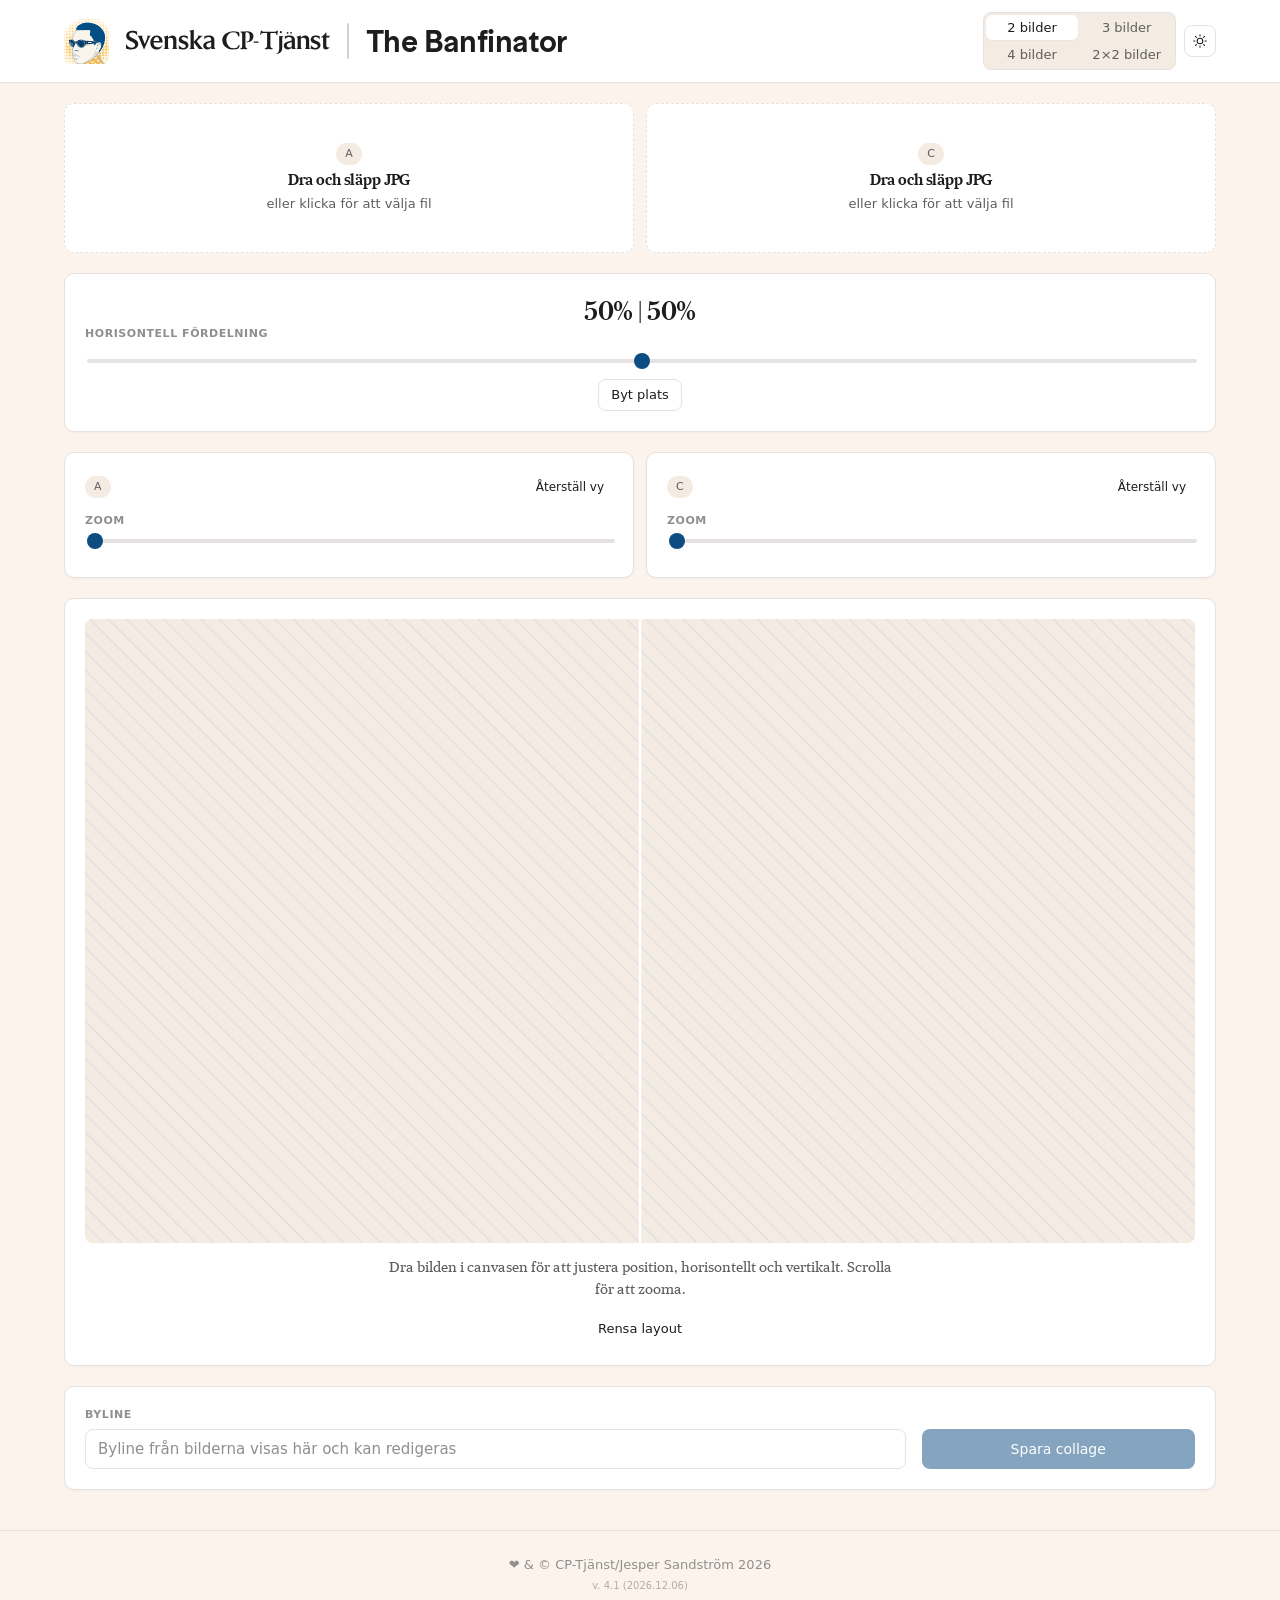
==== index.htm @ cc8eb32e "Header: mark on the lockup axis, 2x2 selector, version stamp to the footer Three fixes to the header" ====
<!DOCTYPE html>
<html lang="sv">
<head>
    <meta charset="UTF-8">
    <meta name="viewport" content="width=device-width, initial-scale=1.0">

    <title>Svenska CP-Tjänst | The Banfinator</title>
    <meta name="description" content="Svenska CP-Tjänst | The Banfinator – snabba collage i 16:9 med rätt byline.">

    <!-- Theme, applied before first paint so the page never flashes the wrong
         ground. Three states: light, dark, and system (no attribute). -->
    <script>
        (function () {
            try {
                var t = localStorage.getItem('lr.theme');
                if (t === 'light' || t === 'dark') {
                    document.documentElement.setAttribute('data-theme', t);
                }
            } catch (e) { /* private mode — fall back to the OS preference */ }
        })();
    </script>

    <meta name="theme-color" content="#FCF4EC" media="(prefers-color-scheme: light)">
    <meta name="theme-color" content="#031420" media="(prefers-color-scheme: dark)">

    <!-- Open Graph -->
    <meta property="og:title" content="Svenska CP-Tjänst | The Banfinator">
    <meta property="og:description" content="Snabba collage i 16:9 med rätt byline.">
    <meta property="og:image" content="https://thebanfinator.cptjanst.se/brand/og.png?v=4.1">
    <meta property="og:image:alt" content="Svenska CP-Tjänst | The Banfinator – collageverktyg">
    <meta property="og:url" content="https://thebanfinator.cptjanst.se/">
    <meta property="og:type" content="website">

    <!-- Twitter / X Card -->
    <meta name="twitter:card" content="summary_large_image">
    <meta name="twitter:title" content="Svenska CP-Tjänst | The Banfinator">
    <meta name="twitter:description" content="Snabba collage i 16:9 med rätt byline.">
    <meta name="twitter:image" content="https://thebanfinator.cptjanst.se/brand/og.png?v=4.1">

    <link rel="icon" type="image/svg+xml" href="brand/favicon.svg?v=4.1">
    <link rel="alternate icon" type="image/png" href="brand/favicon-32.png?v=4.1">
    <link rel="apple-touch-icon" href="brand/apple-touch-icon.png?v=4.1">

    <!-- The two faces above the fold. The rest load on demand. -->
    <link rel="preload" as="font" type="font/woff2" href="fonts/sueca-web-hd-semibold_c8feba36.woff2" crossorigin>
    <link rel="preload" as="font" type="font/woff2" href="fonts/SvDEsterBlenda-Bold_2775ffc4.woff2" crossorigin>

    <link rel="stylesheet" href="styles/brand.css?v=4.1">
    <link rel="stylesheet" href="styles/app.css?v=4.1">
</head>
<body>

    <header class="site-header">
        <div class="site-header__inner">
            <!-- The mark sits inside the lockup, not beside it, so it centres on
                 the wordmark's own axis rather than on the block around it. The
                 wordmark is inlined, not an <img>, so --logoColor resolves to
                 currentColor and the mark follows the theme (§3.4). -->
            <div class="lockup">
                <img class="brand-mark" src="brand/banfa-mark.svg?v=4.1" alt="" width="40" height="40">
                <svg class="wordmark" viewBox="0 0 242.4 32" role="img" aria-label="Svenska CP-Tjänst" fill="none"><g fill="var(--logoColor, #000)"><path d="M0 24.2856L0 19.0166H0.0302812C1.05984 21.0758 3.42178 23.468 6.783 23.468C9.26606 23.468 10.8102 22.1053 10.8102 20.1673C10.8102 18.4413 9.29612 17.3815 7.05553 16.2913L5.05697 15.3526C2.63447 14.1716 0.211969 12.809 0.211969 9.50834C0.211969 5.48093 3.72459 3.36124 7.69143 3.36124C9.53859 3.36124 11.8097 3.84574 13.1721 4.33024V9.02384H13.1421C11.9308 6.90415 10.0532 5.39009 7.4189 5.39009C5.42034 5.39009 3.72459 6.38937 3.72459 8.26681C3.72459 9.81115 5.23865 10.7499 7.2675 11.7189L9.26606 12.6879C11.9912 13.99 14.5047 15.5343 14.5047 18.7441C14.5047 23.3166 10.9315 25.4968 6.57103 25.4968C4.20909 25.4968 1.75631 24.982 0 24.2856Z"/><path d="M13.6567 9.32683V9.29655H20.1975V9.32683C19.1982 9.72049 18.7743 10.3564 19.4405 11.9613L22.2867 18.8957L25.2544 11.9007C25.9509 10.3564 25.4965 9.72049 24.6486 9.32683V9.29655L29.4635 9.29655V9.32683C28.8577 9.69021 28.1007 10.5986 27.3741 12.2641L21.4087 25.6179H21.3179L15.5645 12.2641C15.0194 10.9923 14.4441 9.78105 13.6567 9.32683Z"/><path d="M39.5469 15.2618C39.3955 12.3245 38.2446 10.659 36.2766 10.659C34.49 10.659 33.0363 12.2942 32.7032 15.2618L39.5469 15.2618ZM28.8879 17.4723C28.8879 12.597 31.9766 8.81185 36.4582 8.81185C40.9397 8.81185 43.6955 12.5667 43.3624 17.0483H32.6123C32.7639 21.3483 35.2165 22.8018 37.942 22.8018C40.3342 22.8018 41.8483 21.8025 43.1807 20.0765L43.2715 20.137C42.4236 23.1954 40.1221 25.5574 36.5188 25.5574C32.0372 25.5574 28.8879 22.4081 28.8879 17.4723Z"/><path d="M55.8984 22.2569V14.7774C55.8984 12.7788 55.1414 11.4465 52.8097 11.4465C51.5076 11.4465 50.4781 11.9612 49.8422 12.5971V22.2569C49.8422 23.892 50.6598 24.6794 51.326 24.9822V25.0125H44.543V24.9822C45.2697 24.6794 46.0267 23.892 46.0267 22.2569V12.9908C46.0267 11.3556 45.2697 10.5683 44.543 10.2655V10.2352L49.7818 8.90284V11.6281C50.8415 10.1141 52.7189 8.90284 54.9597 8.90284C58.109 8.90284 59.7139 11.1739 59.7139 13.869V22.2569C59.7139 23.8618 60.5012 24.6491 61.1976 24.9822V25.0125L54.4149 25.0125V24.9822C55.1414 24.6491 55.8984 23.8618 55.8984 22.2569Z"/><path d="M62.5598 24.5581V20.2279H62.5901C63.8619 22.287 65.588 23.6194 67.9499 23.6194C69.8273 23.6194 70.7358 22.6807 70.7358 21.53C70.7358 20.1068 69.5849 19.4708 67.8893 18.7441L66.6781 18.2596C63.8012 17.0483 62.469 15.9582 62.469 13.5054C62.469 10.6893 64.8612 8.75129 68.4041 8.75129C70.0696 8.75129 72.0377 9.23601 73.1278 9.62945V13.566H73.0977C71.7351 11.5979 70.1905 10.7198 68.4041 10.7198C66.9807 10.7198 65.7997 11.386 65.7997 12.5364C65.7997 13.566 66.8901 14.293 68.4947 14.9892L69.5849 15.4737C72.6738 16.8364 74.0364 17.8659 74.0364 20.561C74.0364 23.8616 71.0384 25.5574 67.8893 25.5574C65.9814 25.5574 64.0434 25.1032 62.5598 24.5581Z"/><path d="M80.35 16.7457V22.2569C80.35 23.892 81.1676 24.6794 81.8338 24.9822V25.0125H75.0508V24.9822C75.7775 24.6794 76.5346 23.892 76.5346 22.2569V6.02612C76.5346 4.39094 75.7775 3.60362 75.0508 3.30081V3.27053L80.35 1.93816V16.4126L84.6197 11.9007C85.7401 10.75 85.8006 9.90212 84.6197 9.32678V9.29649H91.009V9.32678C90.1006 9.84156 88.6773 10.962 86.7696 12.8697L83.8929 15.7161L88.8287 22.1055C89.9797 23.559 91.1301 24.7096 91.8872 24.9822V25.0125L86.4365 25.0125L80.35 16.7457Z"/><path d="M98.155 23.1349C99.2754 23.1349 100.275 22.7715 100.971 22.0145V16.5639L98.3668 17.412C96.0957 18.1385 95.1269 18.8955 95.1269 20.561C95.1269 22.0448 96.3079 23.1349 98.155 23.1349ZM101.062 22.9532C100.275 24.3764 98.6698 25.4363 96.5196 25.4363C93.8854 25.4363 91.584 23.9222 91.584 21.1363C91.584 17.6843 94.5515 16.5639 97.943 15.6859L100.971 14.8681V14.0505C100.971 11.9914 100.123 10.8107 97.7311 10.8107C95.46 10.8107 93.7642 12.2034 92.9164 13.324H92.8558V9.69004C94.2185 9.23604 96.5501 8.78182 98.2156 8.78182C102.727 8.78182 104.726 10.7198 104.726 13.6268V22.2567C104.726 23.8919 105.544 24.6792 106.21 24.9821V25.0123H101.062V22.9532Z"/><g transform="translate(112.6000 25.0000) scale(0.0320242 -0.0320242)"><path d="M663 621Q666 615 669.0 608.5Q672 602 674.0 594.5Q676 587 677.5 582.0Q679 577 679.5 567.5Q680 558 681.0 554.0Q682 550 682.0 538.5Q682 527 682.0 524.5Q682 522 682.0 508.5Q682 495 682 493Q682 466 664 467Q634 469 625 505Q599 570 591 577Q541 627 444 627Q337 627 267.0 542.5Q197 458 197 347Q197 220 268.5 124.5Q340 29 456 29Q502 29 535.0 37.0Q568 45 590.5 63.5Q613 82 624.5 97.5Q636 113 652 141Q663 161 677 161Q689 161 689 140Q689 117 673.5 80.5Q658 44 642 26Q639 21 588 2Q573 -4 519.5 -10.0Q466 -16 415 -16Q264 -16 154.5 84.5Q45 185 45 323Q45 467 165.0 565.5Q285 664 449 664Q506 664 613 640Q642 634 650 633Q657 633 663 621Z"/></g><g transform="translate(134.5731 25.0000) scale(0.0320242 -0.0320242)"><path d="M379 456Q379 542 348.0 583.5Q317 625 263 625Q219 625 219 586V113Q219 41 265 29Q278 26 283.5 22.0Q289 18 289 9Q289 -5 261 -5Q234 -5 210.5 -1.5Q187 2 171 2Q148 2 112.0 -1.5Q76 -5 51 -5Q23 -5 23 9Q23 18 28.5 22.0Q34 26 47 29Q74 36 85.5 52.0Q97 68 97 102V520Q97 566 88.5 588.5Q80 611 55 617Q31 623 31 639Q31 653 61 653Q89 653 113.5 652.5Q138 652 156 652Q177 652 214.5 655.0Q252 658 264 658Q375 658 445.5 610.0Q516 562 516 480Q516 380 458.5 314.5Q401 249 295 249Q275 249 263.0 255.5Q251 262 251 271Q251 284 263 284L274 282Q284 279 295 279Q379 279 379 456Z"/></g><rect x="151.338" y="16.0" width="5.7" height="1.6" rx="0.2"/><g transform="translate(158.1381 25.0000) scale(0.0320242 -0.0320242)"><path d="M406 104Q406 46 473 29Q486 26 491.5 22.0Q497 18 497 9Q497 -5 469 -5Q444 -5 407.0 -2.5Q370 0 350 0Q327 0 286.5 -2.5Q246 -5 221 -5Q193 -5 193 9Q193 18 198.5 22.0Q204 26 217 29Q284 46 284 104V553Q284 597 272 597H128Q83 597 71 564Q65 548 55.0 536.5Q45 525 37 525Q26 525 26 541Q26 549 30 563Q47 615 51 658Q52 668 56.0 675.0Q60 682 63.5 684.5Q67 687 69 687Q78 687 97.0 666.0Q116 645 135 645H578Q610 645 628 659Q631 662 637.5 667.5Q644 673 647.5 675.5Q651 678 655.5 681.5Q660 685 664.0 686.5Q668 688 672.0 688.0Q676 688 679.5 683.5Q683 679 683 671Q683 670 680.0 654.0Q677 638 673.0 609.0Q669 580 667 550Q665 515 645 515Q624 515 619 558Q617 574 614.5 580.5Q612 587 601.5 592.0Q591 597 569 597H445Q418 597 412.0 590.0Q406 583 406 554Z"/></g><path d="M181.577 9.35V24.05C181.577 27.55 180.727 29.38 178.277 30.65V30.72C179.477 30.75 180.677 30.55 181.577 30.05C183.477 29.00 185.177 27.15 185.177 23.95V12.15C185.177 10.85 185.877 10.05 186.577 9.75V9.72L181.577 9.35Z"/><circle cx="183.477" cy="4.95" r="1.25"/><g transform="translate(95.4429 0)"><path d="M98.155 23.1349C99.2754 23.1349 100.275 22.7715 100.971 22.0145V16.5639L98.3668 17.412C96.0957 18.1385 95.1269 18.8955 95.1269 20.561C95.1269 22.0448 96.3079 23.1349 98.155 23.1349ZM101.062 22.9532C100.275 24.3764 98.6698 25.4363 96.5196 25.4363C93.8854 25.4363 91.584 23.9222 91.584 21.1363C91.584 17.6843 94.5515 16.5639 97.943 15.6859L100.971 14.8681V14.0505C100.971 11.9914 100.123 10.8107 97.7311 10.8107C95.46 10.8107 93.7642 12.2034 92.9164 13.324H92.8558V9.69004C94.2185 9.23604 96.5501 8.78182 98.2156 8.78182C102.727 8.78182 104.726 10.7198 104.726 13.6268V22.2567C104.726 23.8919 105.544 24.6792 106.21 24.9821V25.0123H101.062V22.9532Z"/></g><circle cx="191.577" cy="5.65" r="1.05"/><circle cx="195.577" cy="5.65" r="1.05"/><g transform="translate(157.3839 0)"><path d="M55.8984 22.2569V14.7774C55.8984 12.7788 55.1414 11.4465 52.8097 11.4465C51.5076 11.4465 50.4781 11.9612 49.8422 12.5971V22.2569C49.8422 23.892 50.6598 24.6794 51.326 24.9822V25.0125H44.543V24.9822C45.2697 24.6794 46.0267 23.892 46.0267 22.2569V12.9908C46.0267 11.3556 45.2697 10.5683 44.543 10.2655V10.2352L49.7818 8.90284V11.6281C50.8415 10.1141 52.7189 8.90284 54.9597 8.90284C58.109 8.90284 59.7139 11.1739 59.7139 13.869V22.2569C59.7139 23.8618 60.5012 24.6491 61.1976 24.9822V25.0125L54.4149 25.0125V24.9822C55.1414 24.6491 55.8984 23.8618 55.8984 22.2569Z"/></g><g transform="translate(156.4579 0)"><path d="M62.5598 24.5581V20.2279H62.5901C63.8619 22.287 65.588 23.6194 67.9499 23.6194C69.8273 23.6194 70.7358 22.6807 70.7358 21.53C70.7358 20.1068 69.5849 19.4708 67.8893 18.7441L66.6781 18.2596C63.8012 17.0483 62.469 15.9582 62.469 13.5054C62.469 10.6893 64.8612 8.75129 68.4041 8.75129C70.0696 8.75129 72.0377 9.23601 73.1278 9.62945V13.566H73.0977C71.7351 11.5979 70.1905 10.7198 68.4041 10.7198C66.9807 10.7198 65.7997 11.386 65.7997 12.5364C65.7997 13.566 66.8901 14.293 68.4947 14.9892L69.5849 15.4737C72.6738 16.8364 74.0364 17.8659 74.0364 20.561C74.0364 23.8616 71.0384 25.5574 67.8893 25.5574C65.9814 25.5574 64.0434 25.1032 62.5598 24.5581Z"/></g><g transform="translate(-8.6421 0)"><path d="M242.264 21.6209V11.295H239.569V11.2041C241.113 10.1745 244.232 7.26755 245.988 4.69365H246.079V9.29639H250.076L249.471 11.295L246.079 11.295V20.5004C246.079 22.4082 246.745 23.0744 248.472 23.0744C249.017 23.0744 249.774 22.9532 250.228 22.7715V22.8321C249.319 24.225 247.442 25.406 245.534 25.406C243.415 25.406 242.264 24.3157 242.264 21.6209Z"/></g></g></svg>
                <span class="lockup__rule" aria-hidden="true"></span>
                <span class="lockup__product">The Banfinator</span>
            </div>

            <div class="header-actions">
                <div class="segmented" role="group" aria-label="Välj layout">
                    <button type="button" class="segmented__option is-active" data-layout-mode="two" aria-pressed="true">2 bilder</button>
                    <button type="button" class="segmented__option is-muted" data-layout-mode="three" aria-pressed="false">3 bilder</button>
                    <button type="button" class="segmented__option is-muted" data-layout-mode="four" aria-pressed="false">4 bilder</button>
                    <button type="button" class="segmented__option is-muted" data-layout-mode="quad" aria-pressed="false">2×2 bilder</button>
                </div>
                <button type="button" id="themeToggle" class="btn btn--outline btn--icon btn--sm" aria-label="Byt färgtema">
                    <svg viewBox="0 0 24 24" fill="none" stroke="currentColor" stroke-width="1.6" stroke-linecap="round" aria-hidden="true">
                        <circle cx="12" cy="12" r="4.2"/>
                        <path d="M12 2.5v2M12 19.5v2M2.5 12h2M19.5 12h2M5.2 5.2l1.4 1.4M17.4 17.4l1.4 1.4M18.8 5.2l-1.4 1.4M6.6 17.4l-1.4 1.4"/>
                    </svg>
                </button>
            </div>
        </div>
    </header>

    <main class="site-main shell">

        <!-- UPLOAD ZONES -->
        <section class="section" aria-label="Ladda upp bilder">
            <div class="zone-grid">
                <div class="drop-zone" data-side="left">
                    <span class="badge">A</span>
                    <span class="drop-zone__title">Dra och släpp JPG</span>
                    <span class="drop-zone__hint">eller klicka för att välja fil</span>
                    <span class="drop-zone__loaded badge badge--good">Bild laddad</span>
                    <input type="file" id="leftFileInput" accept="image/jpeg,image/jpg" hidden>
                </div>
                <div class="drop-zone" data-side="center">
                    <span class="badge">B</span>
                    <span class="drop-zone__title">Dra och släpp JPG</span>
                    <span class="drop-zone__hint">eller klicka för att välja fil</span>
                    <span class="drop-zone__loaded badge badge--good">Bild laddad</span>
                    <input type="file" id="centerFileInput" accept="image/jpeg,image/jpg" hidden>
                </div>
                <div class="drop-zone" data-side="right">
                    <span class="badge">C</span>
                    <span class="drop-zone__title">Dra och släpp JPG</span>
                    <span class="drop-zone__hint">eller klicka för att välja fil</span>
                    <span class="drop-zone__loaded badge badge--good">Bild laddad</span>
                    <input type="file" id="rightFileInput" accept="image/jpeg,image/jpg" hidden>
                </div>
                <div class="drop-zone" data-side="fourth">
                    <span class="badge">D</span>
                    <span class="drop-zone__title">Dra och släpp JPG</span>
                    <span class="drop-zone__hint">eller klicka för att välja fil</span>
                    <span class="drop-zone__loaded badge badge--good">Bild laddad</span>
                    <input type="file" id="fourthFileInput" accept="image/jpeg,image/jpg" hidden>
                </div>
            </div>
        </section>

        <!-- SPLIT CONTROLS -->
        <section class="card section" aria-label="Fördelning">
            <div class="card__body">
                <div id="splitReadout" class="split-readout" aria-live="polite">50% | 50%</div>

                <div class="control-row" data-layout-show="two">
                    <label class="label" for="splitSlider">Horisontell fördelning</label>
                    <input type="range" id="splitSlider" class="range" min="0" max="100" value="50" aria-label="Justera horisontell fördelning mellan vänster och höger bild">
                    <div class="center-actions">
                        <button type="button" id="swapButton" class="btn btn--outline btn--sm">Byt plats</button>
                    </div>
                </div>

                <!-- Divider positions. data-cut is "mode:axis:index" — which
                     layout the slider belongs to, which axis it cuts, and its
                     place along that axis. -->
                <div class="control-row" data-layout-show="three">
                    <label class="label">Balans tre bilder</label>
                    <div class="control-grid">
                        <input type="range" class="range" data-cut="three:v:0" min="10" max="80" value="33" aria-label="Justera första avdelaren">
                        <input type="range" class="range" data-cut="three:v:1" min="20" max="90" value="67" aria-label="Justera andra avdelaren">
                    </div>
                    <p class="description">A och C styrs av reglagen. B fyller utrymmet mellan dem.</p>
                </div>

                <div class="control-row" data-layout-show="four">
                    <label class="label">Balans fyra bilder</label>
                    <div class="control-grid">
                        <input type="range" class="range" data-cut="four:v:0" min="5" max="70" value="25" aria-label="Justera första avdelaren">
                        <input type="range" class="range" data-cut="four:v:1" min="15" max="85" value="50" aria-label="Justera andra avdelaren">
                        <input type="range" class="range" data-cut="four:v:2" min="30" max="95" value="75" aria-label="Justera tredje avdelaren">
                    </div>
                    <p class="description">Reglagen sätter de tre avdelarna. Bilderna fyller utrymmet mellan dem.</p>
                </div>

                <div class="control-row" data-layout-show="quad">
                    <label class="label">Balans 2×2</label>
                    <div class="control-grid">
                        <input type="range" class="range" data-cut="quad:v:0" min="15" max="85" value="50" aria-label="Justera lodrät avdelare">
                        <input type="range" class="range" data-cut="quad:h:0" min="15" max="85" value="50" aria-label="Justera vågrät avdelare">
                    </div>
                    <p class="description">Första reglaget flyttar den lodräta avdelaren, andra den vågräta. A och B ligger överst, C och D under.</p>
                </div>

                <div class="control-row" data-layout-show="three four quad">
                    <label class="label">Ordning</label>
                        <div class="shuffle-row" data-side="left">
                            <span class="badge" data-label-target="left">A</span>
                            <div class="shuffle-actions">
                                <button type="button" class="btn btn--outline btn--sm btn--icon" data-shift="left" aria-label="Flytta A bakåt">◀</button>
                                <button type="button" class="btn btn--outline btn--sm btn--icon" data-shift="right" aria-label="Flytta A framåt">▶</button>
                            </div>
                        </div>
                        <div class="shuffle-row" data-side="center">
                            <span class="badge" data-label-target="center">B</span>
                            <div class="shuffle-actions">
                                <button type="button" class="btn btn--outline btn--sm btn--icon" data-shift="left" aria-label="Flytta B bakåt">◀</button>
                                <button type="button" class="btn btn--outline btn--sm btn--icon" data-shift="right" aria-label="Flytta B framåt">▶</button>
                            </div>
                        </div>
                        <div class="shuffle-row" data-side="right">
                            <span class="badge" data-label-target="right">C</span>
                            <div class="shuffle-actions">
                                <button type="button" class="btn btn--outline btn--sm btn--icon" data-shift="left" aria-label="Flytta C bakåt">◀</button>
                                <button type="button" class="btn btn--outline btn--sm btn--icon" data-shift="right" aria-label="Flytta C framåt">▶</button>
                            </div>
                        </div>
                        <div class="shuffle-row" data-side="fourth">
                            <span class="badge" data-label-target="fourth">D</span>
                            <div class="shuffle-actions">
                                <button type="button" class="btn btn--outline btn--sm btn--icon" data-shift="left" aria-label="Flytta D bakåt">◀</button>
                                <button type="button" class="btn btn--outline btn--sm btn--icon" data-shift="right" aria-label="Flytta D framåt">▶</button>
                            </div>
                        </div>
                </div>
            </div>
        </section>

        <!-- TUNING (ZOOM) -->
        <section class="section" aria-label="Zoom och position">
            <div class="tune-grid">
                <div class="card" data-side="left">
                    <div class="card__body">
                        <div class="tune-card__head">
                            <span class="badge">A</span>
                            <button type="button" class="btn btn--ghost btn--xs" data-reset="left">Återställ vy</button>
                        </div>
                        <label class="label" for="leftZoom">Zoom</label>
                        <input type="range" id="leftZoom" class="range" min="1" max="3" step="0.01" value="1" aria-label="Zooma vänster bild">
                    </div>
                </div>
                <div class="card" data-side="center">
                    <div class="card__body">
                        <div class="tune-card__head">
                            <span class="badge">B</span>
                            <button type="button" class="btn btn--ghost btn--xs" data-reset="center">Återställ vy</button>
                        </div>
                        <label class="label" for="centerZoom">Zoom</label>
                        <input type="range" id="centerZoom" class="range" min="1" max="3" step="0.01" value="1" aria-label="Zooma mittenbild">
                    </div>
                </div>
                <div class="card" data-side="right">
                    <div class="card__body">
                        <div class="tune-card__head">
                            <span class="badge">C</span>
                            <button type="button" class="btn btn--ghost btn--xs" data-reset="right">Återställ vy</button>
                        </div>
                        <label class="label" for="rightZoom">Zoom</label>
                        <input type="range" id="rightZoom" class="range" min="1" max="3" step="0.01" value="1" aria-label="Zooma höger bild">
                    </div>
                </div>
                <div class="card" data-side="fourth">
                    <div class="card__body">
                        <div class="tune-card__head">
                            <span class="badge">D</span>
                            <button type="button" class="btn btn--ghost btn--xs" data-reset="fourth">Återställ vy</button>
                        </div>
                        <label class="label" for="fourthZoom">Zoom</label>
                        <input type="range" id="fourthZoom" class="range" min="1" max="3" step="0.01" value="1" aria-label="Zooma fjärde bilden">
                    </div>
                </div>
            </div>
        </section>

        <!-- CANVAS -->
        <section class="card section" aria-label="Förhandsvisning">
            <div class="card__body">
                <div class="canvas-frame">
                    <canvas id="imageCanvas" width="3840" height="2160" role="img" aria-label="Sammanfogad bild"></canvas>
                    <div class="label-overlay" aria-hidden="true"></div>
                </div>
                <p class="prose canvas-note">
                    Dra bilden i canvasen för att justera position, horisontellt och vertikalt. Scrolla för att zooma.
                </p>
                <div class="center-actions canvas-actions">
                    <button type="button" id="resetLayoutBtn" class="btn btn--ghost btn--sm">Rensa layout</button>
                </div>
            </div>
        </section>

        <!-- BYLINE + EXPORT -->
        <section class="card section" aria-label="Byline och export">
            <div class="card__body">
                <div class="export-grid">
                    <div>
                        <label class="label" for="bylineInput">Byline</label>
                        <input type="text" id="bylineInput" class="input input--lg field-input" placeholder="Byline från bilderna visas här och kan redigeras" autocomplete="off">
                        <div id="suffixInfo" class="info-text" role="status" aria-live="polite" hidden></div>
                    </div>
                    <div>
                        <button type="button" id="exportBtn" class="btn btn--lg btn--block" disabled>Spara collage</button>
                    </div>
                </div>
            </div>
        </section>

    </main>

    <footer class="site-footer">
        <p>❤️ &amp; © CP-Tjänst/Jesper Sandström 2026</p>
        <p class="footer-meta"><span class="version-stamp" id="versionStamp">v. 4.1</span></p>
    </footer>

    <script>
        // Footer stamp: version plus the page's own last-modified date, which on
        // a static host is the deploy date. No build step to keep in sync.
        (function () {
            var el = document.getElementById('versionStamp');
            if (!el) return;
            var d = new Date(document.lastModified);
            if (isNaN(d)) return; // no Last-Modified header — show the bare version
            var pad = function (n) { return String(n).padStart(2, '0'); };
            el.textContent = 'v. 4.1 (' + d.getFullYear() + '.' + pad(d.getMonth() + 1) + '.' + pad(d.getDate()) + ')';
        })();
    </script>

    <script>
        // §2.2 toggle order: light → dark → system, persisted under lr.theme.
        (function () {
            var root = document.documentElement;
            var btn = document.getElementById('themeToggle');
            if (!btn) return;

            var order = ['light', 'dark', 'system'];
            var labels = { light: 'Ljust tema', dark: 'Mörkt tema', system: 'Följer systemet' };

            function current() {
                var t = root.getAttribute('data-theme');
                return t === 'light' || t === 'dark' ? t : 'system';
            }

            function sync() {
                btn.setAttribute('title', labels[current()]);
                btn.setAttribute('aria-label', 'Färgtema: ' + labels[current()] + '. Klicka för att byta.');
            }

            btn.addEventListener('click', function () {
                var next = order[(order.indexOf(current()) + 1) % order.length];
                if (next === 'system') {
                    root.removeAttribute('data-theme');
                } else {
                    root.setAttribute('data-theme', next);
                }
                try { localStorage.setItem('lr.theme', next); } catch (e) { /* private mode */ }
                sync();
            });

            sync();
        })();
    </script>
    <script src="script.js?v=4.1"></script>
</body>
</html>
---- styles/brand.css ----
/* =============================================================================
   Svenska CP-Tjänst — design system
   Implements designsystem/brand-book.md §2–§5 as plain CSS.

   Two layers, and app.css may only touch the second one:
     1. Raw ramps      --blue-400, --brown-200 …   constants, same in both themes
     2. Semantic roles --color-text-primary …      redefined per theme

   A rule that writes var(--gray-600) has hard-coded a light-mode assumption.
   It must write var(--color-text-secondary).                            (§2.1)
   ========================================================================== */

/* ── §3.2 Fonts — self-hosted woff2, content-hashed, swap ─────────────────── */

/* SvD Ester Blenda — display. The brand lockup, nothing else. */
@font-face { font-family: 'SvD Ester Blenda'; src: url('../fonts/SvDEsterBlenda-Regular_4d499fd4.woff2') format('woff2'); font-weight: 400; font-display: swap; }
@font-face { font-family: 'SvD Ester Blenda'; src: url('../fonts/SvDEsterBlenda-Medium_ce71f11f.woff2')  format('woff2'); font-weight: 500; font-display: swap; }
@font-face { font-family: 'SvD Ester Blenda'; src: url('../fonts/SvDEsterBlenda-Bold_2775ffc4.woff2')    format('woff2'); font-weight: 700; font-display: swap; }

/* Sueca Hd — every heading, and every large number. */
@font-face { font-family: 'Sueca Hd'; src: url('../fonts/sueca-web-hd-light_30d82c42.woff2')    format('woff2'); font-weight: 300; font-display: swap; }
@font-face { font-family: 'Sueca Hd'; src: url('../fonts/sueca-web-hd-semibold_c8feba36.woff2') format('woff2'); font-weight: 600; font-display: swap; }
@font-face { font-family: 'Sueca Hd'; src: url('../fonts/sueca-web-hd-bold_af5dba33.woff2')     format('woff2'); font-weight: 700; font-display: swap; }

/* Sueca Tx — long-form prose. §3.1 flags this as declared-but-unused in
   lrstats and says to decide rather than inherit the ambiguity. Decided: it is
   applied here, via .prose, to the instructional copy. */
@font-face { font-family: 'Sueca Tx'; src: url('../fonts/sueca-text-regular_593d3599.woff2')        format('woff2'); font-weight: 400; font-display: swap; }
@font-face { font-family: 'Sueca Tx'; src: url('../fonts/sueca-text-regular-italic_51117951.woff2') format('woff2'); font-weight: 400; font-style: italic; font-display: swap; }
@font-face { font-family: 'Sueca Tx'; src: url('../fonts/sueca-text-extrabold_ae7fcb27.woff2')      format('woff2'); font-weight: 800; font-display: swap; }

/* ── §2.3 Raw ramps — constants, identical in both themes ─────────────────── */

:root {
  --blue-100: #ECF3FA;  --blue-200: #42C0F0;  --blue-300: #0098DA;  --blue-400: #0D4C80;
  --blue-500: #144166;  --blue-600: #00355F;  --blue-700: #0B2337;  --blue-800: #031420;
  --gray-100: #F7F6F5;  --gray-200: #EBEBEB;  --gray-300: #D9D9D9;  --gray-400: #C3C2C1;
  --gray-500: #918F8D;  --gray-600: #605E5D;  --gray-700: #2E2E2E;  --gray-800: #1D1D1B;
  --brown-100: #FCF4EC; --brown-200: #F4EBE2; --brown-300: #EEDECE; --brown-400: #E4CCB3;
  --brown-500: #8F6D62; --brown-600: #5C403C; --brown-700: #2A1E22; --brown-800: #0C090A;
  --green-300: #52C18C; --green-400: #27B16F; --green-500: #1F8E59; --green-600: #176A43;
  --orange-300: #F57238; --orange-500: #F25538; --orange-600: #923C0D;
  --red-400: #EE747B;   --red-500: #EA515A;   --red-600: #BB4148;   --red-700: #8C3136;
  --yellow-400: #FFE400; --yellow-500: #CCB600; --yellow-600: #998900;
  --purple-300: #AE98E8; --purple-400: #7557D8; --purple-500: #6148B5;
  --indigo-300: #97A2E8; --indigo-400: #556CD8; --indigo-500: #465AB6;
  --pink-400: #E83183;  --pink-500: #B7236D;
  --cyan-400: #4B9ACC;

  /* §3.1 Families */
  --font-display: 'SvD Ester Blenda', Georgia, serif;
  --font-head: 'Sueca Hd', Georgia, serif;
  --font-body: 'Sueca Tx', Georgia, serif;
  --font-ui: 'Inter', system-ui, -apple-system, 'Segoe UI', 'Helvetica Neue', Arial, sans-serif;
  --font-mono: ui-monospace, SFMono-Regular, Menlo, monospace;

  /* §4.1 Radius */
  --radius-sm: 6px;
  --radius-md: 8px;
  --radius-lg: 10px;

  /* §4.3 Elevation — deliberately flat, and these are all of them */
  --shadow-card: 0 1px 2px rgba(0, 0, 0, 0.04);
  --shadow-tooltip: 0 4px 6px -1px rgba(0, 0, 0, 0.1), 0 2px 4px -2px rgba(0, 0, 0, 0.1);
  --shadow-popover: 0 10px 15px -3px rgba(0, 0, 0, 0.1), 0 4px 6px -4px rgba(0, 0, 0, 0.1);
}

/* ── §2.2 The three theme scopes ──────────────────────────────────────────────
   Three states, not two: explicit light, explicit dark, and follow-the-OS
   (the default, which stamps no attribute). Hence three blocks, in this order.
   Every token gets its only unconditional definition in bare :root — a colour
   first defined inside a media query is undefined for half your users.
   ------------------------------------------------------------------------- */

:root {
  color-scheme: light;

  /* §2.4 Semantic roles — light. Note the inversion: background-secondary is
     the page ground and surface-raised is the card, so cards are lighter than
     the page. The relationship carries, not the absolute value. */
  --color-background-primary: #FFFFFF;
  --color-background-secondary: var(--brown-100);
  --color-background-tertiary: var(--brown-200);
  --color-surface-raised: #FFFFFF;
  --color-text-primary: var(--gray-800);
  --color-text-secondary: var(--gray-600);
  --color-text-muted: var(--gray-500);
  --color-border-primary: #E5E2E1;
  --color-border-secondary: #F2EFEE;
  --color-action: var(--blue-400);
  --color-action-hover: var(--blue-500);
  --color-action-text: #FFFFFF;
  --color-focus: var(--blue-300);
  --color-good: var(--green-500);
  --color-warning: var(--yellow-600);
  --color-critical: var(--red-600);
}

/* The OS default. The :not([data-theme='light']) guard is what lets an
   explicit light choice win on a dark-mode machine. */
@media (prefers-color-scheme: dark) {
  :root:not([data-theme='light']) {
    color-scheme: dark;
    --color-background-primary: var(--blue-800);
    --color-background-secondary: var(--blue-700);
    --color-background-tertiary: #12314B;
    --color-surface-raised: var(--blue-700);
    --color-text-primary: #FFFFFF;
    --color-text-secondary: #B9C7D4;
    --color-text-muted: #8A9BAB;
    --color-border-primary: rgba(255, 255, 255, 0.16);
    --color-border-secondary: rgba(255, 255, 255, 0.09);
    --color-action: var(--blue-300);
    --color-action-hover: var(--blue-200);
    --color-action-text: var(--blue-800);
    --color-focus: var(--blue-200);
    --color-good: var(--green-400);
    --color-warning: var(--yellow-500);
    --color-critical: var(--red-500);
  }
}

/* Duplicated on purpose. It is the only way an explicit choice beats the OS in
   both directions with plain CSS. Keep in sync with the block above or dark
   mode silently rots. */
:root[data-theme='dark'] {
  color-scheme: dark;
  --color-background-primary: var(--blue-800);
  --color-background-secondary: var(--blue-700);
  --color-background-tertiary: #12314B;
  --color-surface-raised: var(--blue-700);
  --color-text-primary: #FFFFFF;
  --color-text-secondary: #B9C7D4;
  --color-text-muted: #8A9BAB;
  --color-border-primary: rgba(255, 255, 255, 0.16);
  --color-border-secondary: rgba(255, 255, 255, 0.09);
  --color-action: var(--blue-300);
  --color-action-hover: var(--blue-200);
  --color-action-text: var(--blue-800);
  --color-focus: var(--blue-200);
  --color-good: var(--green-400);
  --color-warning: var(--yellow-500);
  --color-critical: var(--red-500);
}

/* ── §2.5 Global base rules ───────────────────────────────────────────────── */

*,
*::before,
*::after {
  box-sizing: border-box;
  border-color: var(--color-border-primary); /* so a bare `border` works */
}

html {
  -webkit-text-size-adjust: 100%;
}

body {
  margin: 0;
  background: var(--color-background-secondary);
  color: var(--color-text-primary);
  font-family: var(--font-ui);
  font-size: 14px;
  line-height: 1.5;
  font-feature-settings: 'tnum' 0; /* proportional by default; opt in below */
  -webkit-font-smoothing: antialiased;
  -moz-osx-font-smoothing: grayscale;
}

.tabular { font-variant-numeric: tabular-nums; } /* §6.1 — opt in */

:focus-visible {
  outline: 2px solid var(--color-focus);
  outline-offset: 2px;
}

::selection {
  background: var(--blue-200);
  color: var(--blue-800);
}

img, svg, canvas { display: block; max-width: 100%; }

/* ── §3.3 Type scale ──────────────────────────────────────────────────────────
   Sizes are literal pixel values because the scale is typographic, not modular.
   Negative tracking scales with size: -0.02em at 24px and up, -0.01em at 15px,
   none below. Serif display type set loose looks accidental.
   ------------------------------------------------------------------------- */

h1, h2, h3, h4 {
  font-family: var(--font-head);
  margin: 0;
  font-weight: 600;
}

h1 {
  font-size: 24px;
  letter-spacing: -0.02em;
  line-height: 1.2;
}

h2 {
  font-size: 18px;
  letter-spacing: -0.01em;
  line-height: 1.25;
}

h3 {
  font-size: 15px;
  line-height: 1.25;
  letter-spacing: -0.01em;
}

/* The system's signature: a serif at large size, tight tracking, tabular
   figures. Numbers are set in font-head, never in the UI sans. That single
   choice is why this reads like a newspaper rather than an admin panel. */
.hero-number {
  font-family: var(--font-head);
  font-variant-numeric: tabular-nums;
  font-size: 26px;
  font-weight: 600;
  line-height: 1;
  letter-spacing: -0.02em;
}

.prose {
  font-family: var(--font-body);
  font-size: 14px;
  line-height: 1.55;
  color: var(--color-text-secondary);
  max-width: 65ch;
}

.label {
  display: block;
  font-size: 11px;
  font-weight: 600;
  text-transform: uppercase;
  letter-spacing: 0.05em;
  color: var(--color-text-muted);
}

.description {
  font-size: 13px;
  line-height: 1.4;
  color: var(--color-text-secondary);
}

.version-stamp {
  font-size: 10px;
  color: var(--color-text-muted);
  opacity: 0.7;
}

/* ── §3.4 Marks ───────────────────────────────────────────────────────────────
   The wordmark is inlined in the markup, not loaded as <img>, so --logoColor
   resolves to currentColor and the mark is ink on light and white on dark with
   one file and no filters. The square Banfa mark keeps its own colours baked
   in and so is used as an <img> — it must not follow the text colour.
   ------------------------------------------------------------------------- */

.wordmark {
  --logoColor: currentColor;
  height: 0.9em;
  width: auto;
  flex: none;
  fill: currentColor;
}

/* The brand lockup: mark, wordmark, a 2px rounded rule at 20% opacity, then the
   product name in the display serif. Every dimension is in em off one clamp, so
   it scales as a unit — and the mark being *inside* the flex row is what puts it
   on the wordmark's centre axis instead of the block's. */
.lockup {
  display: flex;
  align-items: center;
  gap: 0.56em;
  font-size: clamp(17px, 4.4vw, 30px);
  color: var(--color-text-primary);
  min-width: 0;
}

.lockup__rule {
  width: 2px;
  height: 1.23em;
  border-radius: 999px;
  background: currentColor;
  opacity: 0.2;
  flex: none;
}

.lockup__product {
  font-family: var(--font-display);
  font-weight: 700;
  letter-spacing: -0.02em;
  white-space: nowrap;
}

/* ── §5.1 Button ──────────────────────────────────────────────────────────── */

.btn {
  display: inline-flex;
  align-items: center;
  justify-content: center;
  gap: 8px;
  white-space: nowrap;
  height: 36px;
  padding: 0 16px;
  border: 1px solid transparent;
  border-radius: var(--radius-md);
  font-family: var(--font-ui);
  font-size: 14px;
  font-weight: 500;
  cursor: pointer;
  background: var(--color-action);
  color: var(--color-action-text);
  transition: background-color 0.15s ease, border-color 0.15s ease, color 0.15s ease;
}

.btn:hover:not(:disabled) { background: var(--color-action-hover); }
.btn:disabled { opacity: 0.5; cursor: not-allowed; }
.btn svg { width: 16px; height: 16px; flex: none; }

.btn--outline {
  background: var(--color-surface-raised);
  border-color: var(--color-border-primary);
  color: var(--color-text-primary);
}
.btn--outline:hover:not(:disabled) { background: var(--color-background-tertiary); }

.btn--ghost {
  background: transparent;
  color: var(--color-text-primary);
}
.btn--ghost:hover:not(:disabled) { background: var(--color-background-tertiary); }

.btn--subtle {
  background: var(--color-background-tertiary);
  color: var(--color-text-primary);
}
.btn--subtle:hover:not(:disabled) { background: var(--color-border-primary); }

.btn--destructive {
  background: var(--color-critical);
  color: #FFFFFF;
}
.btn--destructive:hover:not(:disabled) { background: var(--color-critical); opacity: 0.9; }

.btn--sm { height: 32px; padding: 0 12px; font-size: 13px; }
.btn--xs { height: 28px; padding: 0 8px; font-size: 12px; border-radius: var(--radius-sm); }
.btn--lg { height: 40px; padding: 0 24px; }
.btn--icon { height: 36px; width: 36px; padding: 0; }
.btn--icon.btn--sm { height: 32px; width: 32px; }
.btn--block { width: 100%; }

/* ── §5.2 Card ────────────────────────────────────────────────────────────── */

.card {
  border: 1px solid var(--color-border-primary);
  border-radius: var(--radius-lg);
  background: var(--color-surface-raised);
  box-shadow: var(--shadow-card);
}

.card__body { padding: 20px; }               /* §4.2 p-5 */
.card__header { padding: 20px 20px 12px; }   /* p-5 pb-3 */
.card__content { padding: 0 20px 20px; }     /* p-5 pt-0 */

/* ── §5.3 Badge ───────────────────────────────────────────────────────────── */

.badge {
  display: inline-flex;
  align-items: center;
  gap: 6px;
  border: 1px solid transparent;
  border-radius: 999px;
  padding: 2px 8px;
  font-size: 11px;
  font-weight: 500;
  line-height: 16px;
  background: var(--color-background-tertiary);
  color: var(--color-text-secondary);
}

.badge--outline {
  background: transparent;
  border-color: var(--color-border-primary);
  color: var(--color-text-secondary);
}

/* Status tints. §2.4: status colours never appear without a word beside them —
   colour alone is not a state. */
.badge--good     { background: color-mix(in srgb, var(--color-good) 12%, transparent);     color: var(--color-good); }
.badge--warning  { background: color-mix(in srgb, var(--color-warning) 14%, transparent);  color: var(--color-warning); }
.badge--critical { background: color-mix(in srgb, var(--color-critical) 12%, transparent); color: var(--color-critical); }

/* ── Form controls ────────────────────────────────────────────────────────── */

.input {
  width: 100%;
  height: 36px;
  padding: 0 12px;
  border: 1px solid var(--color-border-primary);
  border-radius: var(--radius-md);
  background: var(--color-background-primary);
  color: var(--color-text-primary);
  font-family: var(--font-ui);
  font-size: 14px;
  transition: border-color 0.15s ease;
}

.input:hover { border-color: var(--color-text-muted); }
.input::placeholder { color: var(--color-text-muted); }
.input--lg { height: 40px; font-size: 15px; }

/* Range. Styled from scratch because the native control ignores the token
   system, and the thumb is the one place this design allows a filled circle. */
.range {
  -webkit-appearance: none;
  appearance: none;
  width: 100%;
  height: 20px;
  background: transparent;
  cursor: pointer;
}

.range::-webkit-slider-runnable-track {
  height: 4px;
  border-radius: 999px;
  background: var(--color-border-primary);
}

.range::-webkit-slider-thumb {
  -webkit-appearance: none;
  appearance: none;
  width: 16px;
  height: 16px;
  margin-top: -6px;
  border: none;
  border-radius: 999px;
  background: var(--color-action);
}

.range::-moz-range-track {
  height: 4px;
  border-radius: 999px;
  background: var(--color-border-primary);
}

.range::-moz-range-thumb {
  width: 16px;
  height: 16px;
  border: none;
  border-radius: 999px;
  background: var(--color-action);
}

.range:hover::-webkit-slider-thumb { background: var(--color-action-hover); }
.range:hover::-moz-range-thumb { background: var(--color-action-hover); }

/* ── §4.4 Layout shell ────────────────────────────────────────────────────────
   Banfinator is a single-page tool, so the sidebar and filter bar of the
   dashboard shell do not apply. The header, the max-width and the z-ladder do.

   z-ladder — a fixed ladder, do not improvise within it:
     20 filter bar · 30 backdrop, desktop sidebar · 40 header · 50 overlays
   ------------------------------------------------------------------------- */

.shell {
  max-width: 1200px;
  margin: 0 auto;
}

.site-header {
  position: sticky;
  top: 0;
  z-index: 40;
  border-bottom: 1px solid var(--color-border-primary);
  background: var(--color-background-primary);
}

.site-header__inner {
  max-width: 1200px;
  margin: 0 auto;
  padding: 12px 16px;
  display: flex;
  align-items: center;
  gap: 10px 16px;
  flex-wrap: wrap;
}

.site-main {
  padding: 20px 16px;
}

.site-footer {
  border-top: 1px solid var(--color-border-primary);
  padding: 24px 16px;
  text-align: center;
  color: var(--color-text-muted);
  font-size: 13px;
}

@media (min-width: 640px) {
  .site-header__inner { padding: 12px 24px; }
  .site-main { padding: 20px 24px; }
}

/* §4.2 Section → section */
.section { margin-bottom: 20px; }

/* ── §4.5 Motion — almost none, and all of it fast ────────────────────────── */

@keyframes fade-in {
  from { opacity: 0; transform: translateY(2px); }
  to { opacity: 1; transform: none; }
}

.fade-in { animation: fade-in 0.18s ease-out; }

@media (prefers-reduced-motion: reduce) {
  *, *::before, *::after {
    animation-duration: 0.01ms !important;
    animation-iteration-count: 1 !important;
    transition-duration: 0.01ms !important;
  }
}

/* ── Utilities ────────────────────────────────────────────────────────────── */

.visually-hidden {
  position: absolute;
  width: 1px;
  height: 1px;
  padding: 0;
  margin: -1px;
  overflow: hidden;
  clip-path: inset(50%);
  white-space: nowrap;
}
---- styles/app.css ----
/* =============================================================================
   The Banfinator — app-specific styling
   Depends on styles/brand.css. Only semantic tokens (--color-*) below the
   ramps layer — never a raw ramp, per brand-book §2.1.

   The class names here are a contract with script.js. Do not rename without
   changing it: .drop-zone, .dragover, .canvas-frame, .label-overlay,
   .is-visible, .label-badge, .shuffle-row, .is-active, .is-muted, and
   body.layout-{two,three,four,quad}.
   ========================================================================== */

/* ── Layout mode visibility ───────────────────────────────────────────────────
   With four layouts, per-mode classes stopped scaling. script.js now sets the
   `hidden` attribute instead, which leaves a *shown* element with no display
   declaration from the layout system at all — a `display: block` override would
   silently un-centre .drop-zone, which is a flex column.
   ------------------------------------------------------------------------- */

[hidden] { display: none !important; }

/* ── Header ───────────────────────────────────────────────────────────────── */

/* Sized in em off the lockup's own clamp so the mark scales with the wordmark
   rather than drifting out of proportion at small widths. */
.brand-mark {
  width: 1.5em;
  height: 1.5em;
  flex: none;
  border-radius: var(--radius-sm);
}

/* All-or-nothing. Above the breakpoint the controls sit right-aligned on the
   lockup's row; below it they take a full row of their own, left-aligned. The
   segmented control is a fixed 2x2 grid, so it can no longer wrap a button or
   two under the lockup on its own — which is what used to happen around 920px. */
.header-actions {
  margin-left: auto;
  display: flex;
  align-items: center;
  gap: 8px;
}

@media (max-width: 899px) {
  .header-actions {
    margin-left: 0;
    width: 100%;
    justify-content: flex-start;
  }
}

/* Segmented control for 2 / 3 images. A single bordered track with the active
   segment filled — flat, per §4.3, no shadow doing the hierarchy. */
/* Always a 2x2 grid, at every width. Equal columns so the four labels line up
   into a block rather than a ragged row. */
.segmented {
  display: grid;
  grid-template-columns: repeat(2, 1fr);
  padding: 2px;
  gap: 2px;
  border: 1px solid var(--color-border-primary);
  border-radius: var(--radius-md);
  background: var(--color-background-tertiary);
}

.segmented__option {
  appearance: none;
  white-space: nowrap;
  border: 0;
  background: transparent;
  color: var(--color-text-secondary);
  font-family: var(--font-ui);
  font-size: 13px;
  font-weight: 500;
  padding: 5px 12px;
  border-radius: var(--radius-sm);
  cursor: pointer;
  transition: background-color 0.15s ease, color 0.15s ease;
}

.segmented__option:hover { color: var(--color-text-primary); }

.segmented__option.is-active {
  background: var(--color-surface-raised);
  color: var(--color-text-primary);
  box-shadow: var(--shadow-card);
}

/* .is-muted is set by script.js on the inactive segment; the segmented control
   already reads as unselected, so it needs no extra dimming. */
.segmented__option.is-muted { opacity: 1; }

/* ── Drop zones ───────────────────────────────────────────────────────────── */

.zone-grid {
  display: grid;
  grid-template-columns: 1fr;
  gap: 12px;
}

@media (min-width: 768px) {
  .zone-grid,
  body.layout-quad .zone-grid { grid-template-columns: repeat(2, 1fr); }
  body.layout-three .zone-grid { grid-template-columns: repeat(3, 1fr); }
  body.layout-four .zone-grid { grid-template-columns: repeat(4, 1fr); }
}

.drop-zone {
  display: flex;
  flex-direction: column;
  align-items: center;
  justify-content: center;
  gap: 6px;
  min-height: 150px;
  padding: 20px;
  text-align: center;
  border: 1px dashed var(--color-border-primary);
  border-radius: var(--radius-lg);
  background: var(--color-surface-raised);
  cursor: pointer;
  transition: border-color 0.15s ease, background-color 0.15s ease;
}

.drop-zone:hover {
  border-color: var(--color-action);
  background: var(--color-background-tertiary);
}

/* Drag feedback. A ring rather than a glow — depth is not a design element
   here (§4.3), so the state reads through colour and a hard 2px ring. */
.drop-zone.dragover {
  border-style: solid;
  border-color: var(--color-action);
  background: var(--color-background-tertiary);
  box-shadow: 0 0 0 2px var(--color-focus);
}

.drop-zone__title {
  font-family: var(--font-head);
  font-size: 15px;
  font-weight: 600;
  letter-spacing: -0.01em;
  line-height: 1.25;
  color: var(--color-text-primary);
}

.drop-zone__hint {
  font-size: 13px;
  line-height: 1.4;
  color: var(--color-text-secondary);
}

/* ── Split readout ────────────────────────────────────────────────────────── */

.split-readout {
  font-family: var(--font-head);
  font-variant-numeric: tabular-nums;
  font-size: 26px;
  font-weight: 600;
  line-height: 1;
  letter-spacing: -0.02em;
  text-align: center;
  color: var(--color-text-primary);
  padding: 4px 0 2px;
}

/* ── Control rows ─────────────────────────────────────────────────────────── */

.control-row {
  display: flex;
  flex-direction: column;
  gap: 6px;
}

.control-row + .control-row {
  margin-top: 16px;
  border-top: 1px solid var(--color-border-secondary);
  padding-top: 14px; /* §4.2 divider above a field group */
}

.control-grid {
  display: grid;
  grid-template-columns: 1fr;
  gap: 12px;
}

@media (min-width: 768px) {
  .control-grid { grid-template-columns: repeat(auto-fit, minmax(180px, 1fr)); }
}

.center-actions {
  display: flex;
  justify-content: center;
  gap: 8px;
  flex-wrap: wrap;
}

/* ── Shuffle rows (three-image ordering) ──────────────────────────────────── */

.shuffle-row {
  display: grid;
  grid-template-columns: auto 1fr;
  align-items: center;
  gap: 12px;
  padding: 8px 12px;
  border: 1px solid var(--color-border-primary);
  border-radius: var(--radius-md);
  background: var(--color-background-secondary);
}

.shuffle-row + .shuffle-row { margin-top: 8px; }

.shuffle-actions {
  display: flex;
  gap: 8px;
  justify-content: flex-end;
}

/* ── Tuning cards ─────────────────────────────────────────────────────────── */

.tune-grid {
  display: grid;
  grid-template-columns: 1fr;
  gap: 12px;
}

@media (min-width: 768px) {
  .tune-grid,
  body.layout-quad .tune-grid { grid-template-columns: repeat(2, 1fr); }
  body.layout-three .tune-grid { grid-template-columns: repeat(3, 1fr); }
  body.layout-four .tune-grid { grid-template-columns: repeat(4, 1fr); }
}

.tune-card__head {
  display: flex;
  align-items: center;
  justify-content: space-between;
  gap: 8px;
  margin-bottom: 12px;
}

/* ── Canvas ───────────────────────────────────────────────────────────────── */

.canvas-frame {
  position: relative;
  border-radius: var(--radius-md);
  transition: box-shadow 0.15s ease;
}

/* The target region is outlined on the canvas itself by drawDropTarget(), which
   works for any grid; the frame only says "you are over the canvas". */
.canvas-frame.dragover { box-shadow: 0 0 0 2px var(--color-focus); }

#imageCanvas {
  width: 100%;
  height: auto;
  border-radius: var(--radius-md);
  background: var(--color-background-tertiary);
  cursor: grab;
}

#imageCanvas:active { cursor: grabbing; }

/* ── Label overlay (A / B / C markers over the canvas) ────────────────────── */

.label-overlay {
  position: absolute;
  inset: 0;
  pointer-events: none;
  display: none;
}

.label-overlay.is-visible { display: block; }

.label-badge {
  position: absolute;
  width: 28px;
  height: 28px;
  border-radius: 999px;
  display: flex;
  align-items: center;
  justify-content: center;
  transform: translateX(-50%);
  background: var(--color-action);
  color: var(--color-action-text);
  border: 1px solid var(--color-surface-raised);
  font-family: var(--font-head);
  font-size: 14px;
  font-weight: 600;
}

/* ── Export row ───────────────────────────────────────────────────────────── */

.export-grid {
  display: grid;
  grid-template-columns: 1fr;
  gap: 16px;
  align-items: end;
}

@media (min-width: 1024px) {
  .export-grid { grid-template-columns: 3fr 1fr; }
}

/* ── Byline suffix notice ─────────────────────────────────────────────────────
   §2.4: a status colour never appears alone. The marker is a ::before rather
   than a child element because script.js writes this box with textContent,
   which would delete any markup inside it.
   ------------------------------------------------------------------------- */

.info-text {
  display: flex;
  align-items: flex-start;
  gap: 6px;
  margin-top: 8px;
  font-size: 13px;
  line-height: 1.4;
  color: var(--color-warning);
}

.info-text::before {
  content: '!';
  flex: none;
  width: 16px;
  height: 16px;
  margin-top: 1px;
  border: 1px solid currentColor;
  border-radius: 999px;
  font-family: var(--font-head);
  font-size: 11px;
  font-weight: 700;
  line-height: 14px;
  text-align: center;
}

.info-text[hidden] { display: none; }

/* ── Canvas caption + trailing actions ────────────────────────────────────── */

.canvas-note {
  margin: 14px auto 0;
  text-align: center;
}

.canvas-actions { margin-top: 12px; }

.field-input { margin-top: 6px; }

.site-footer p { margin: 0; }

/* A filled slot must not look like an empty one. script.js sets .loaded on the
   zone; before v4 nothing styled it, so the two states were indistinguishable.
   §2.4: the status colour carries a word, never colour alone. */

.drop-zone__loaded { display: none; }

.drop-zone.loaded {
  border-style: solid;
  border-color: var(--color-good);
  background: var(--color-background-tertiary);
}

.drop-zone.loaded .drop-zone__hint { display: none; }
.drop-zone.loaded .drop-zone__loaded { display: inline-flex; }


/* ── Footer version stamp ─────────────────────────────────────────────────── */

.footer-meta {
  margin: 6px 0 0;
}
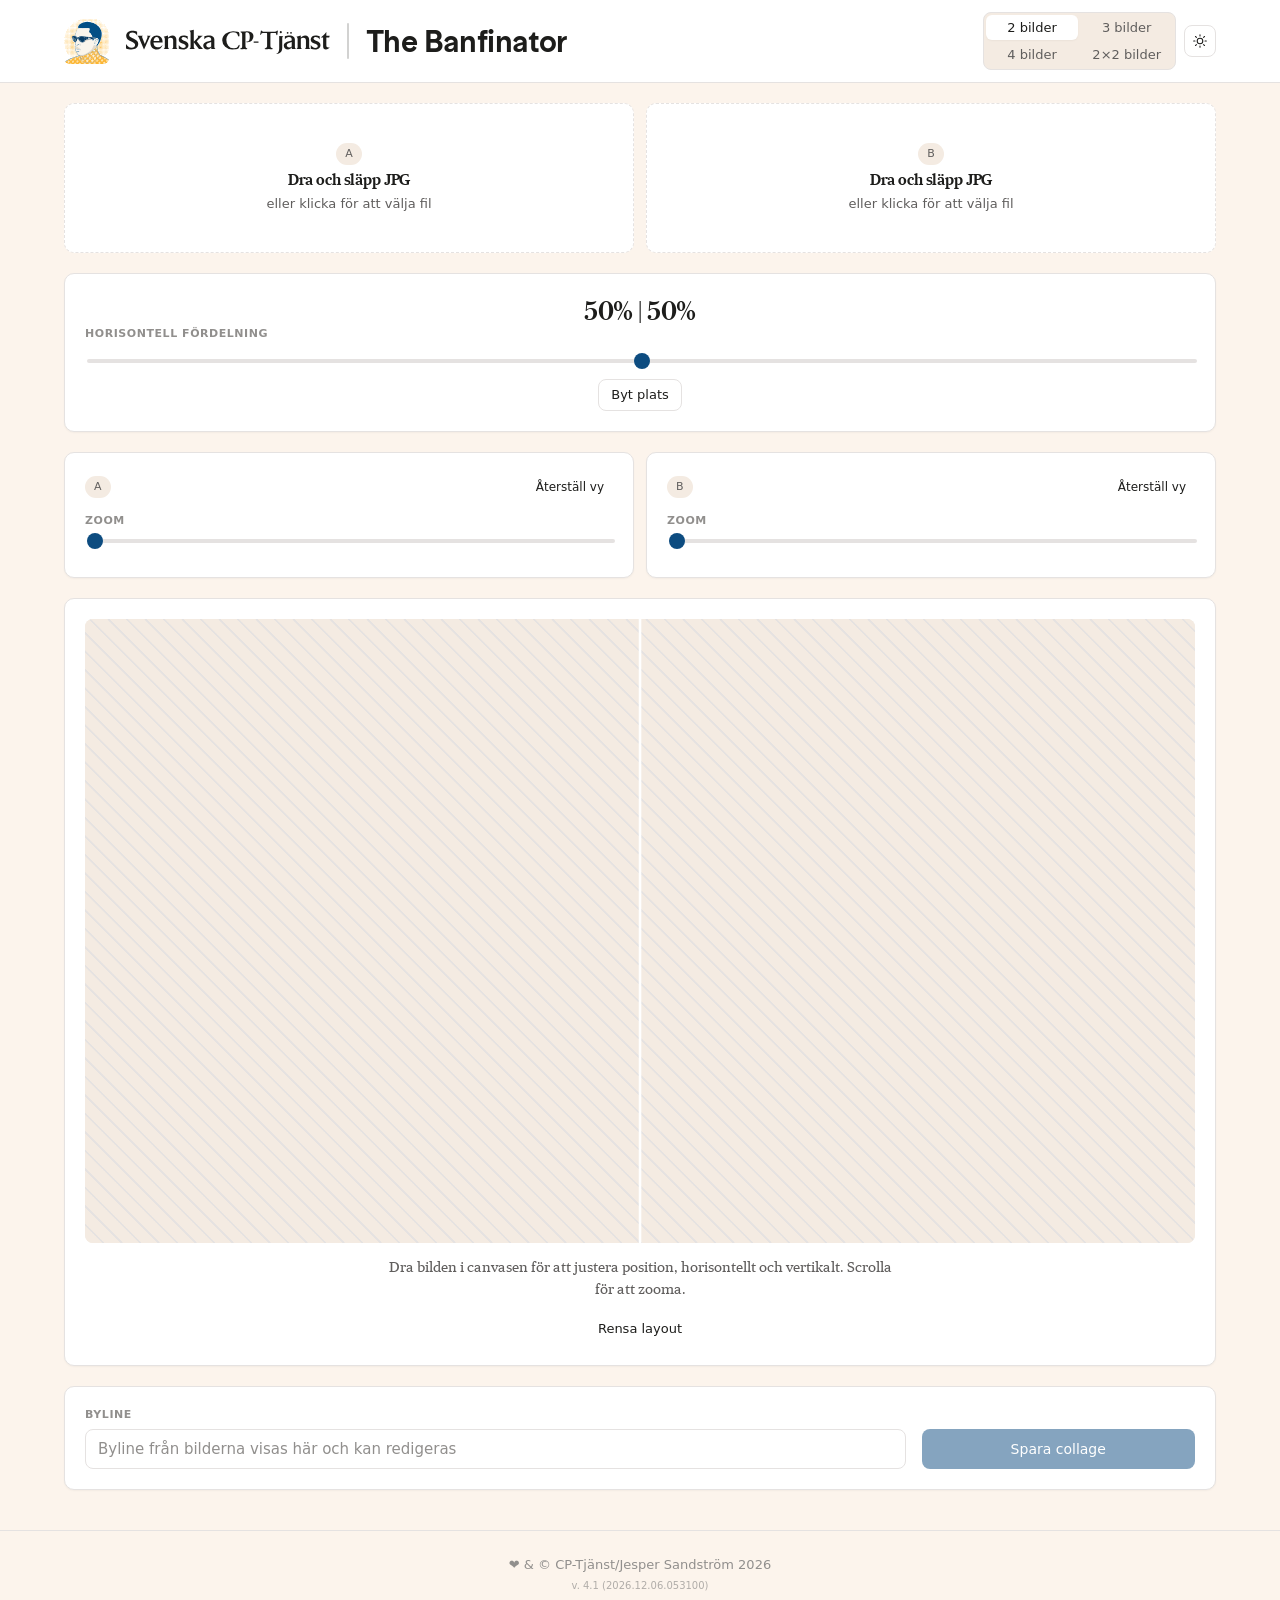
==== commit c05bab2e: "Fix stale-asset caching, slot letters, mark crop; add seconds to the stamp Four fixes.  The layout s" ====
--- a/index.htm
+++ b/index.htm
@@ -37,16 +37,16 @@
     <meta name="twitter:description" content="Snabba collage i 16:9 med rätt byline.">
     <meta name="twitter:image" content="https://thebanfinator.cptjanst.se/brand/og.png?v=4.1">
 
-    <link rel="icon" type="image/svg+xml" href="brand/favicon.svg?v=4.1">
-    <link rel="alternate icon" type="image/png" href="brand/favicon-32.png?v=4.1">
-    <link rel="apple-touch-icon" href="brand/apple-touch-icon.png?v=4.1">
+    <link rel="icon" type="image/svg+xml" href="brand/favicon.svg?v=1321fb8c">
+    <link rel="alternate icon" type="image/png" href="brand/favicon-32.png?v=4e309825">
+    <link rel="apple-touch-icon" href="brand/apple-touch-icon.png?v=37df1722">
 
     <!-- The two faces above the fold. The rest load on demand. -->
     <link rel="preload" as="font" type="font/woff2" href="fonts/sueca-web-hd-semibold_c8feba36.woff2" crossorigin>
     <link rel="preload" as="font" type="font/woff2" href="fonts/SvDEsterBlenda-Bold_2775ffc4.woff2" crossorigin>
 
-    <link rel="stylesheet" href="styles/brand.css?v=4.1">
-    <link rel="stylesheet" href="styles/app.css?v=4.1">
+    <link rel="stylesheet" href="styles/brand.css?v=2f060107">
+    <link rel="stylesheet" href="styles/app.css?v=f909f688">
 </head>
 <body>
 
@@ -57,7 +57,7 @@
                  wordmark is inlined, not an <img>, so --logoColor resolves to
                  currentColor and the mark follows the theme (§3.4). -->
             <div class="lockup">
-                <img class="brand-mark" src="brand/banfa-mark.svg?v=4.1" alt="" width="40" height="40">
+                <img class="brand-mark" src="brand/banfa-mark.svg?v=1321fb8c" alt="" width="40" height="40">
                 <svg class="wordmark" viewBox="0 0 242.4 32" role="img" aria-label="Svenska CP-Tjänst" fill="none"><g fill="var(--logoColor, #000)"><path d="M0 24.2856L0 19.0166H0.0302812C1.05984 21.0758 3.42178 23.468 6.783 23.468C9.26606 23.468 10.8102 22.1053 10.8102 20.1673C10.8102 18.4413 9.29612 17.3815 7.05553 16.2913L5.05697 15.3526C2.63447 14.1716 0.211969 12.809 0.211969 9.50834C0.211969 5.48093 3.72459 3.36124 7.69143 3.36124C9.53859 3.36124 11.8097 3.84574 13.1721 4.33024V9.02384H13.1421C11.9308 6.90415 10.0532 5.39009 7.4189 5.39009C5.42034 5.39009 3.72459 6.38937 3.72459 8.26681C3.72459 9.81115 5.23865 10.7499 7.2675 11.7189L9.26606 12.6879C11.9912 13.99 14.5047 15.5343 14.5047 18.7441C14.5047 23.3166 10.9315 25.4968 6.57103 25.4968C4.20909 25.4968 1.75631 24.982 0 24.2856Z"/><path d="M13.6567 9.32683V9.29655H20.1975V9.32683C19.1982 9.72049 18.7743 10.3564 19.4405 11.9613L22.2867 18.8957L25.2544 11.9007C25.9509 10.3564 25.4965 9.72049 24.6486 9.32683V9.29655L29.4635 9.29655V9.32683C28.8577 9.69021 28.1007 10.5986 27.3741 12.2641L21.4087 25.6179H21.3179L15.5645 12.2641C15.0194 10.9923 14.4441 9.78105 13.6567 9.32683Z"/><path d="M39.5469 15.2618C39.3955 12.3245 38.2446 10.659 36.2766 10.659C34.49 10.659 33.0363 12.2942 32.7032 15.2618L39.5469 15.2618ZM28.8879 17.4723C28.8879 12.597 31.9766 8.81185 36.4582 8.81185C40.9397 8.81185 43.6955 12.5667 43.3624 17.0483H32.6123C32.7639 21.3483 35.2165 22.8018 37.942 22.8018C40.3342 22.8018 41.8483 21.8025 43.1807 20.0765L43.2715 20.137C42.4236 23.1954 40.1221 25.5574 36.5188 25.5574C32.0372 25.5574 28.8879 22.4081 28.8879 17.4723Z"/><path d="M55.8984 22.2569V14.7774C55.8984 12.7788 55.1414 11.4465 52.8097 11.4465C51.5076 11.4465 50.4781 11.9612 49.8422 12.5971V22.2569C49.8422 23.892 50.6598 24.6794 51.326 24.9822V25.0125H44.543V24.9822C45.2697 24.6794 46.0267 23.892 46.0267 22.2569V12.9908C46.0267 11.3556 45.2697 10.5683 44.543 10.2655V10.2352L49.7818 8.90284V11.6281C50.8415 10.1141 52.7189 8.90284 54.9597 8.90284C58.109 8.90284 59.7139 11.1739 59.7139 13.869V22.2569C59.7139 23.8618 60.5012 24.6491 61.1976 24.9822V25.0125L54.4149 25.0125V24.9822C55.1414 24.6491 55.8984 23.8618 55.8984 22.2569Z"/><path d="M62.5598 24.5581V20.2279H62.5901C63.8619 22.287 65.588 23.6194 67.9499 23.6194C69.8273 23.6194 70.7358 22.6807 70.7358 21.53C70.7358 20.1068 69.5849 19.4708 67.8893 18.7441L66.6781 18.2596C63.8012 17.0483 62.469 15.9582 62.469 13.5054C62.469 10.6893 64.8612 8.75129 68.4041 8.75129C70.0696 8.75129 72.0377 9.23601 73.1278 9.62945V13.566H73.0977C71.7351 11.5979 70.1905 10.7198 68.4041 10.7198C66.9807 10.7198 65.7997 11.386 65.7997 12.5364C65.7997 13.566 66.8901 14.293 68.4947 14.9892L69.5849 15.4737C72.6738 16.8364 74.0364 17.8659 74.0364 20.561C74.0364 23.8616 71.0384 25.5574 67.8893 25.5574C65.9814 25.5574 64.0434 25.1032 62.5598 24.5581Z"/><path d="M80.35 16.7457V22.2569C80.35 23.892 81.1676 24.6794 81.8338 24.9822V25.0125H75.0508V24.9822C75.7775 24.6794 76.5346 23.892 76.5346 22.2569V6.02612C76.5346 4.39094 75.7775 3.60362 75.0508 3.30081V3.27053L80.35 1.93816V16.4126L84.6197 11.9007C85.7401 10.75 85.8006 9.90212 84.6197 9.32678V9.29649H91.009V9.32678C90.1006 9.84156 88.6773 10.962 86.7696 12.8697L83.8929 15.7161L88.8287 22.1055C89.9797 23.559 91.1301 24.7096 91.8872 24.9822V25.0125L86.4365 25.0125L80.35 16.7457Z"/><path d="M98.155 23.1349C99.2754 23.1349 100.275 22.7715 100.971 22.0145V16.5639L98.3668 17.412C96.0957 18.1385 95.1269 18.8955 95.1269 20.561C95.1269 22.0448 96.3079 23.1349 98.155 23.1349ZM101.062 22.9532C100.275 24.3764 98.6698 25.4363 96.5196 25.4363C93.8854 25.4363 91.584 23.9222 91.584 21.1363C91.584 17.6843 94.5515 16.5639 97.943 15.6859L100.971 14.8681V14.0505C100.971 11.9914 100.123 10.8107 97.7311 10.8107C95.46 10.8107 93.7642 12.2034 92.9164 13.324H92.8558V9.69004C94.2185 9.23604 96.5501 8.78182 98.2156 8.78182C102.727 8.78182 104.726 10.7198 104.726 13.6268V22.2567C104.726 23.8919 105.544 24.6792 106.21 24.9821V25.0123H101.062V22.9532Z"/><g transform="translate(112.6000 25.0000) scale(0.0320242 -0.0320242)"><path d="M663 621Q666 615 669.0 608.5Q672 602 674.0 594.5Q676 587 677.5 582.0Q679 577 679.5 567.5Q680 558 681.0 554.0Q682 550 682.0 538.5Q682 527 682.0 524.5Q682 522 682.0 508.5Q682 495 682 493Q682 466 664 467Q634 469 625 505Q599 570 591 577Q541 627 444 627Q337 627 267.0 542.5Q197 458 197 347Q197 220 268.5 124.5Q340 29 456 29Q502 29 535.0 37.0Q568 45 590.5 63.5Q613 82 624.5 97.5Q636 113 652 141Q663 161 677 161Q689 161 689 140Q689 117 673.5 80.5Q658 44 642 26Q639 21 588 2Q573 -4 519.5 -10.0Q466 -16 415 -16Q264 -16 154.5 84.5Q45 185 45 323Q45 467 165.0 565.5Q285 664 449 664Q506 664 613 640Q642 634 650 633Q657 633 663 621Z"/></g><g transform="translate(134.5731 25.0000) scale(0.0320242 -0.0320242)"><path d="M379 456Q379 542 348.0 583.5Q317 625 263 625Q219 625 219 586V113Q219 41 265 29Q278 26 283.5 22.0Q289 18 289 9Q289 -5 261 -5Q234 -5 210.5 -1.5Q187 2 171 2Q148 2 112.0 -1.5Q76 -5 51 -5Q23 -5 23 9Q23 18 28.5 22.0Q34 26 47 29Q74 36 85.5 52.0Q97 68 97 102V520Q97 566 88.5 588.5Q80 611 55 617Q31 623 31 639Q31 653 61 653Q89 653 113.5 652.5Q138 652 156 652Q177 652 214.5 655.0Q252 658 264 658Q375 658 445.5 610.0Q516 562 516 480Q516 380 458.5 314.5Q401 249 295 249Q275 249 263.0 255.5Q251 262 251 271Q251 284 263 284L274 282Q284 279 295 279Q379 279 379 456Z"/></g><rect x="151.338" y="16.0" width="5.7" height="1.6" rx="0.2"/><g transform="translate(158.1381 25.0000) scale(0.0320242 -0.0320242)"><path d="M406 104Q406 46 473 29Q486 26 491.5 22.0Q497 18 497 9Q497 -5 469 -5Q444 -5 407.0 -2.5Q370 0 350 0Q327 0 286.5 -2.5Q246 -5 221 -5Q193 -5 193 9Q193 18 198.5 22.0Q204 26 217 29Q284 46 284 104V553Q284 597 272 597H128Q83 597 71 564Q65 548 55.0 536.5Q45 525 37 525Q26 525 26 541Q26 549 30 563Q47 615 51 658Q52 668 56.0 675.0Q60 682 63.5 684.5Q67 687 69 687Q78 687 97.0 666.0Q116 645 135 645H578Q610 645 628 659Q631 662 637.5 667.5Q644 673 647.5 675.5Q651 678 655.5 681.5Q660 685 664.0 686.5Q668 688 672.0 688.0Q676 688 679.5 683.5Q683 679 683 671Q683 670 680.0 654.0Q677 638 673.0 609.0Q669 580 667 550Q665 515 645 515Q624 515 619 558Q617 574 614.5 580.5Q612 587 601.5 592.0Q591 597 569 597H445Q418 597 412.0 590.0Q406 583 406 554Z"/></g><path d="M181.577 9.35V24.05C181.577 27.55 180.727 29.38 178.277 30.65V30.72C179.477 30.75 180.677 30.55 181.577 30.05C183.477 29.00 185.177 27.15 185.177 23.95V12.15C185.177 10.85 185.877 10.05 186.577 9.75V9.72L181.577 9.35Z"/><circle cx="183.477" cy="4.95" r="1.25"/><g transform="translate(95.4429 0)"><path d="M98.155 23.1349C99.2754 23.1349 100.275 22.7715 100.971 22.0145V16.5639L98.3668 17.412C96.0957 18.1385 95.1269 18.8955 95.1269 20.561C95.1269 22.0448 96.3079 23.1349 98.155 23.1349ZM101.062 22.9532C100.275 24.3764 98.6698 25.4363 96.5196 25.4363C93.8854 25.4363 91.584 23.9222 91.584 21.1363C91.584 17.6843 94.5515 16.5639 97.943 15.6859L100.971 14.8681V14.0505C100.971 11.9914 100.123 10.8107 97.7311 10.8107C95.46 10.8107 93.7642 12.2034 92.9164 13.324H92.8558V9.69004C94.2185 9.23604 96.5501 8.78182 98.2156 8.78182C102.727 8.78182 104.726 10.7198 104.726 13.6268V22.2567C104.726 23.8919 105.544 24.6792 106.21 24.9821V25.0123H101.062V22.9532Z"/></g><circle cx="191.577" cy="5.65" r="1.05"/><circle cx="195.577" cy="5.65" r="1.05"/><g transform="translate(157.3839 0)"><path d="M55.8984 22.2569V14.7774C55.8984 12.7788 55.1414 11.4465 52.8097 11.4465C51.5076 11.4465 50.4781 11.9612 49.8422 12.5971V22.2569C49.8422 23.892 50.6598 24.6794 51.326 24.9822V25.0125H44.543V24.9822C45.2697 24.6794 46.0267 23.892 46.0267 22.2569V12.9908C46.0267 11.3556 45.2697 10.5683 44.543 10.2655V10.2352L49.7818 8.90284V11.6281C50.8415 10.1141 52.7189 8.90284 54.9597 8.90284C58.109 8.90284 59.7139 11.1739 59.7139 13.869V22.2569C59.7139 23.8618 60.5012 24.6491 61.1976 24.9822V25.0125L54.4149 25.0125V24.9822C55.1414 24.6491 55.8984 23.8618 55.8984 22.2569Z"/></g><g transform="translate(156.4579 0)"><path d="M62.5598 24.5581V20.2279H62.5901C63.8619 22.287 65.588 23.6194 67.9499 23.6194C69.8273 23.6194 70.7358 22.6807 70.7358 21.53C70.7358 20.1068 69.5849 19.4708 67.8893 18.7441L66.6781 18.2596C63.8012 17.0483 62.469 15.9582 62.469 13.5054C62.469 10.6893 64.8612 8.75129 68.4041 8.75129C70.0696 8.75129 72.0377 9.23601 73.1278 9.62945V13.566H73.0977C71.7351 11.5979 70.1905 10.7198 68.4041 10.7198C66.9807 10.7198 65.7997 11.386 65.7997 12.5364C65.7997 13.566 66.8901 14.293 68.4947 14.9892L69.5849 15.4737C72.6738 16.8364 74.0364 17.8659 74.0364 20.561C74.0364 23.8616 71.0384 25.5574 67.8893 25.5574C65.9814 25.5574 64.0434 25.1032 62.5598 24.5581Z"/></g><g transform="translate(-8.6421 0)"><path d="M242.264 21.6209V11.295H239.569V11.2041C241.113 10.1745 244.232 7.26755 245.988 4.69365H246.079V9.29639H250.076L249.471 11.295L246.079 11.295V20.5004C246.079 22.4082 246.745 23.0744 248.472 23.0744C249.017 23.0744 249.774 22.9532 250.228 22.7715V22.8321C249.319 24.225 247.442 25.406 245.534 25.406C243.415 25.406 242.264 24.3157 242.264 21.6209Z"/></g></g></svg>
                 <span class="lockup__rule" aria-hidden="true"></span>
                 <span class="lockup__product">The Banfinator</span>
@@ -86,28 +86,28 @@
         <section class="section" aria-label="Ladda upp bilder">
             <div class="zone-grid">
                 <div class="drop-zone" data-side="left">
-                    <span class="badge">A</span>
+                    <span class="badge" data-label-target="left">A</span>
                     <span class="drop-zone__title">Dra och släpp JPG</span>
                     <span class="drop-zone__hint">eller klicka för att välja fil</span>
                     <span class="drop-zone__loaded badge badge--good">Bild laddad</span>
                     <input type="file" id="leftFileInput" accept="image/jpeg,image/jpg" hidden>
                 </div>
                 <div class="drop-zone" data-side="center">
-                    <span class="badge">B</span>
+                    <span class="badge" data-label-target="center">B</span>
                     <span class="drop-zone__title">Dra och släpp JPG</span>
                     <span class="drop-zone__hint">eller klicka för att välja fil</span>
                     <span class="drop-zone__loaded badge badge--good">Bild laddad</span>
                     <input type="file" id="centerFileInput" accept="image/jpeg,image/jpg" hidden>
                 </div>
                 <div class="drop-zone" data-side="right">
-                    <span class="badge">C</span>
+                    <span class="badge" data-label-target="right">C</span>
                     <span class="drop-zone__title">Dra och släpp JPG</span>
                     <span class="drop-zone__hint">eller klicka för att välja fil</span>
                     <span class="drop-zone__loaded badge badge--good">Bild laddad</span>
                     <input type="file" id="rightFileInput" accept="image/jpeg,image/jpg" hidden>
                 </div>
                 <div class="drop-zone" data-side="fourth">
-                    <span class="badge">D</span>
+                    <span class="badge" data-label-target="fourth">D</span>
                     <span class="drop-zone__title">Dra och släpp JPG</span>
                     <span class="drop-zone__hint">eller klicka för att välja fil</span>
                     <span class="drop-zone__loaded badge badge--good">Bild laddad</span>
@@ -200,7 +200,7 @@
                 <div class="card" data-side="left">
                     <div class="card__body">
                         <div class="tune-card__head">
-                            <span class="badge">A</span>
+                            <span class="badge" data-label-target="left">A</span>
                             <button type="button" class="btn btn--ghost btn--xs" data-reset="left">Återställ vy</button>
                         </div>
                         <label class="label" for="leftZoom">Zoom</label>
@@ -210,7 +210,7 @@
                 <div class="card" data-side="center">
                     <div class="card__body">
                         <div class="tune-card__head">
-                            <span class="badge">B</span>
+                            <span class="badge" data-label-target="center">B</span>
                             <button type="button" class="btn btn--ghost btn--xs" data-reset="center">Återställ vy</button>
                         </div>
                         <label class="label" for="centerZoom">Zoom</label>
@@ -220,7 +220,7 @@
                 <div class="card" data-side="right">
                     <div class="card__body">
                         <div class="tune-card__head">
-                            <span class="badge">C</span>
+                            <span class="badge" data-label-target="right">C</span>
                             <button type="button" class="btn btn--ghost btn--xs" data-reset="right">Återställ vy</button>
                         </div>
                         <label class="label" for="rightZoom">Zoom</label>
@@ -230,7 +230,7 @@
                 <div class="card" data-side="fourth">
                     <div class="card__body">
                         <div class="tune-card__head">
-                            <span class="badge">D</span>
+                            <span class="badge" data-label-target="fourth">D</span>
                             <button type="button" class="btn btn--ghost btn--xs" data-reset="fourth">Återställ vy</button>
                         </div>
                         <label class="label" for="fourthZoom">Zoom</label>
@@ -288,7 +288,9 @@
             var d = new Date(document.lastModified);
             if (isNaN(d)) return; // no Last-Modified header — show the bare version
             var pad = function (n) { return String(n).padStart(2, '0'); };
-            el.textContent = 'v. 4.1 (' + d.getFullYear() + '.' + pad(d.getMonth() + 1) + '.' + pad(d.getDate()) + ')';
+            var stamp = d.getFullYear() + '.' + pad(d.getMonth() + 1) + '.' + pad(d.getDate())
+                + '.' + pad(d.getHours()) + pad(d.getMinutes()) + pad(d.getSeconds());
+            el.textContent = 'v. 4.1 (' + stamp + ')';
         })();
     </script>
 
@@ -326,6 +328,6 @@
             sync();
         })();
     </script>
-    <script src="script.js?v=4.1"></script>
+    <script src="script.js?v=14d48d86"></script>
 </body>
 </html>
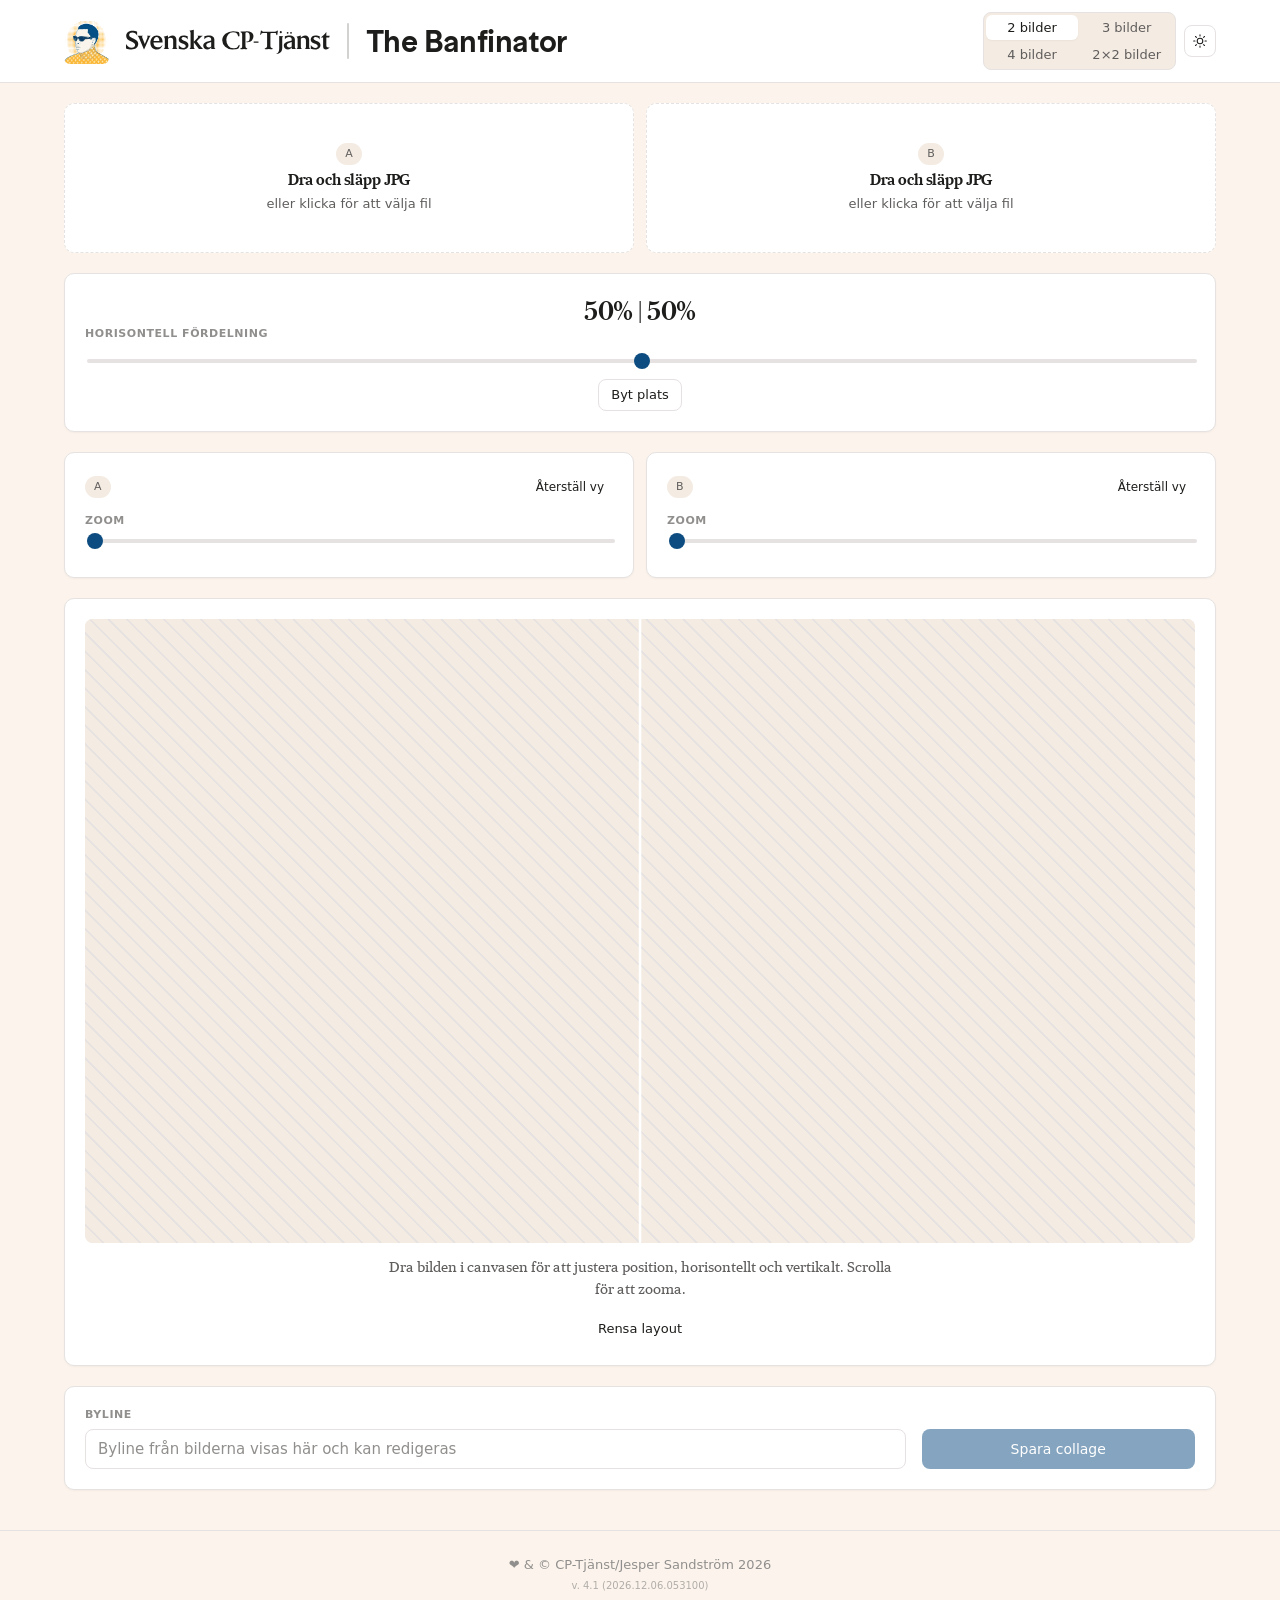
==== commit 8bee34de: "Rebuild the order picker; widen the mark so the halo is uncropped The reorder control was three or f" ====
--- a/index.htm
+++ b/index.htm
@@ -36,17 +36,15 @@
     <meta name="twitter:title" content="Svenska CP-Tjänst | The Banfinator">
     <meta name="twitter:description" content="Snabba collage i 16:9 med rätt byline.">
     <meta name="twitter:image" content="https://thebanfinator.cptjanst.se/brand/og.png?v=4.1">
-
-    <link rel="icon" type="image/svg+xml" href="brand/favicon.svg?v=1321fb8c">
-    <link rel="alternate icon" type="image/png" href="brand/favicon-32.png?v=4e309825">
-    <link rel="apple-touch-icon" href="brand/apple-touch-icon.png?v=37df1722">
+    <link rel="icon" type="image/png" href="brand/favicon-32.png?v=7107d5e8">
+    <link rel="apple-touch-icon" href="brand/apple-touch-icon.png?v=db1d21ab">
 
     <!-- The two faces above the fold. The rest load on demand. -->
     <link rel="preload" as="font" type="font/woff2" href="fonts/sueca-web-hd-semibold_c8feba36.woff2" crossorigin>
     <link rel="preload" as="font" type="font/woff2" href="fonts/SvDEsterBlenda-Bold_2775ffc4.woff2" crossorigin>
 
     <link rel="stylesheet" href="styles/brand.css?v=2f060107">
-    <link rel="stylesheet" href="styles/app.css?v=f909f688">
+    <link rel="stylesheet" href="styles/app.css?v=e88ff8bb">
 </head>
 <body>
 
@@ -57,7 +55,7 @@
                  wordmark is inlined, not an <img>, so --logoColor resolves to
                  currentColor and the mark follows the theme (§3.4). -->
             <div class="lockup">
-                <img class="brand-mark" src="brand/banfa-mark.svg?v=1321fb8c" alt="" width="40" height="40">
+                <img class="brand-mark" src="brand/banfa-mark.webp?v=8e3a1913" alt="" width="40" height="40">
                 <svg class="wordmark" viewBox="0 0 242.4 32" role="img" aria-label="Svenska CP-Tjänst" fill="none"><g fill="var(--logoColor, #000)"><path d="M0 24.2856L0 19.0166H0.0302812C1.05984 21.0758 3.42178 23.468 6.783 23.468C9.26606 23.468 10.8102 22.1053 10.8102 20.1673C10.8102 18.4413 9.29612 17.3815 7.05553 16.2913L5.05697 15.3526C2.63447 14.1716 0.211969 12.809 0.211969 9.50834C0.211969 5.48093 3.72459 3.36124 7.69143 3.36124C9.53859 3.36124 11.8097 3.84574 13.1721 4.33024V9.02384H13.1421C11.9308 6.90415 10.0532 5.39009 7.4189 5.39009C5.42034 5.39009 3.72459 6.38937 3.72459 8.26681C3.72459 9.81115 5.23865 10.7499 7.2675 11.7189L9.26606 12.6879C11.9912 13.99 14.5047 15.5343 14.5047 18.7441C14.5047 23.3166 10.9315 25.4968 6.57103 25.4968C4.20909 25.4968 1.75631 24.982 0 24.2856Z"/><path d="M13.6567 9.32683V9.29655H20.1975V9.32683C19.1982 9.72049 18.7743 10.3564 19.4405 11.9613L22.2867 18.8957L25.2544 11.9007C25.9509 10.3564 25.4965 9.72049 24.6486 9.32683V9.29655L29.4635 9.29655V9.32683C28.8577 9.69021 28.1007 10.5986 27.3741 12.2641L21.4087 25.6179H21.3179L15.5645 12.2641C15.0194 10.9923 14.4441 9.78105 13.6567 9.32683Z"/><path d="M39.5469 15.2618C39.3955 12.3245 38.2446 10.659 36.2766 10.659C34.49 10.659 33.0363 12.2942 32.7032 15.2618L39.5469 15.2618ZM28.8879 17.4723C28.8879 12.597 31.9766 8.81185 36.4582 8.81185C40.9397 8.81185 43.6955 12.5667 43.3624 17.0483H32.6123C32.7639 21.3483 35.2165 22.8018 37.942 22.8018C40.3342 22.8018 41.8483 21.8025 43.1807 20.0765L43.2715 20.137C42.4236 23.1954 40.1221 25.5574 36.5188 25.5574C32.0372 25.5574 28.8879 22.4081 28.8879 17.4723Z"/><path d="M55.8984 22.2569V14.7774C55.8984 12.7788 55.1414 11.4465 52.8097 11.4465C51.5076 11.4465 50.4781 11.9612 49.8422 12.5971V22.2569C49.8422 23.892 50.6598 24.6794 51.326 24.9822V25.0125H44.543V24.9822C45.2697 24.6794 46.0267 23.892 46.0267 22.2569V12.9908C46.0267 11.3556 45.2697 10.5683 44.543 10.2655V10.2352L49.7818 8.90284V11.6281C50.8415 10.1141 52.7189 8.90284 54.9597 8.90284C58.109 8.90284 59.7139 11.1739 59.7139 13.869V22.2569C59.7139 23.8618 60.5012 24.6491 61.1976 24.9822V25.0125L54.4149 25.0125V24.9822C55.1414 24.6491 55.8984 23.8618 55.8984 22.2569Z"/><path d="M62.5598 24.5581V20.2279H62.5901C63.8619 22.287 65.588 23.6194 67.9499 23.6194C69.8273 23.6194 70.7358 22.6807 70.7358 21.53C70.7358 20.1068 69.5849 19.4708 67.8893 18.7441L66.6781 18.2596C63.8012 17.0483 62.469 15.9582 62.469 13.5054C62.469 10.6893 64.8612 8.75129 68.4041 8.75129C70.0696 8.75129 72.0377 9.23601 73.1278 9.62945V13.566H73.0977C71.7351 11.5979 70.1905 10.7198 68.4041 10.7198C66.9807 10.7198 65.7997 11.386 65.7997 12.5364C65.7997 13.566 66.8901 14.293 68.4947 14.9892L69.5849 15.4737C72.6738 16.8364 74.0364 17.8659 74.0364 20.561C74.0364 23.8616 71.0384 25.5574 67.8893 25.5574C65.9814 25.5574 64.0434 25.1032 62.5598 24.5581Z"/><path d="M80.35 16.7457V22.2569C80.35 23.892 81.1676 24.6794 81.8338 24.9822V25.0125H75.0508V24.9822C75.7775 24.6794 76.5346 23.892 76.5346 22.2569V6.02612C76.5346 4.39094 75.7775 3.60362 75.0508 3.30081V3.27053L80.35 1.93816V16.4126L84.6197 11.9007C85.7401 10.75 85.8006 9.90212 84.6197 9.32678V9.29649H91.009V9.32678C90.1006 9.84156 88.6773 10.962 86.7696 12.8697L83.8929 15.7161L88.8287 22.1055C89.9797 23.559 91.1301 24.7096 91.8872 24.9822V25.0125L86.4365 25.0125L80.35 16.7457Z"/><path d="M98.155 23.1349C99.2754 23.1349 100.275 22.7715 100.971 22.0145V16.5639L98.3668 17.412C96.0957 18.1385 95.1269 18.8955 95.1269 20.561C95.1269 22.0448 96.3079 23.1349 98.155 23.1349ZM101.062 22.9532C100.275 24.3764 98.6698 25.4363 96.5196 25.4363C93.8854 25.4363 91.584 23.9222 91.584 21.1363C91.584 17.6843 94.5515 16.5639 97.943 15.6859L100.971 14.8681V14.0505C100.971 11.9914 100.123 10.8107 97.7311 10.8107C95.46 10.8107 93.7642 12.2034 92.9164 13.324H92.8558V9.69004C94.2185 9.23604 96.5501 8.78182 98.2156 8.78182C102.727 8.78182 104.726 10.7198 104.726 13.6268V22.2567C104.726 23.8919 105.544 24.6792 106.21 24.9821V25.0123H101.062V22.9532Z"/><g transform="translate(112.6000 25.0000) scale(0.0320242 -0.0320242)"><path d="M663 621Q666 615 669.0 608.5Q672 602 674.0 594.5Q676 587 677.5 582.0Q679 577 679.5 567.5Q680 558 681.0 554.0Q682 550 682.0 538.5Q682 527 682.0 524.5Q682 522 682.0 508.5Q682 495 682 493Q682 466 664 467Q634 469 625 505Q599 570 591 577Q541 627 444 627Q337 627 267.0 542.5Q197 458 197 347Q197 220 268.5 124.5Q340 29 456 29Q502 29 535.0 37.0Q568 45 590.5 63.5Q613 82 624.5 97.5Q636 113 652 141Q663 161 677 161Q689 161 689 140Q689 117 673.5 80.5Q658 44 642 26Q639 21 588 2Q573 -4 519.5 -10.0Q466 -16 415 -16Q264 -16 154.5 84.5Q45 185 45 323Q45 467 165.0 565.5Q285 664 449 664Q506 664 613 640Q642 634 650 633Q657 633 663 621Z"/></g><g transform="translate(134.5731 25.0000) scale(0.0320242 -0.0320242)"><path d="M379 456Q379 542 348.0 583.5Q317 625 263 625Q219 625 219 586V113Q219 41 265 29Q278 26 283.5 22.0Q289 18 289 9Q289 -5 261 -5Q234 -5 210.5 -1.5Q187 2 171 2Q148 2 112.0 -1.5Q76 -5 51 -5Q23 -5 23 9Q23 18 28.5 22.0Q34 26 47 29Q74 36 85.5 52.0Q97 68 97 102V520Q97 566 88.5 588.5Q80 611 55 617Q31 623 31 639Q31 653 61 653Q89 653 113.5 652.5Q138 652 156 652Q177 652 214.5 655.0Q252 658 264 658Q375 658 445.5 610.0Q516 562 516 480Q516 380 458.5 314.5Q401 249 295 249Q275 249 263.0 255.5Q251 262 251 271Q251 284 263 284L274 282Q284 279 295 279Q379 279 379 456Z"/></g><rect x="151.338" y="16.0" width="5.7" height="1.6" rx="0.2"/><g transform="translate(158.1381 25.0000) scale(0.0320242 -0.0320242)"><path d="M406 104Q406 46 473 29Q486 26 491.5 22.0Q497 18 497 9Q497 -5 469 -5Q444 -5 407.0 -2.5Q370 0 350 0Q327 0 286.5 -2.5Q246 -5 221 -5Q193 -5 193 9Q193 18 198.5 22.0Q204 26 217 29Q284 46 284 104V553Q284 597 272 597H128Q83 597 71 564Q65 548 55.0 536.5Q45 525 37 525Q26 525 26 541Q26 549 30 563Q47 615 51 658Q52 668 56.0 675.0Q60 682 63.5 684.5Q67 687 69 687Q78 687 97.0 666.0Q116 645 135 645H578Q610 645 628 659Q631 662 637.5 667.5Q644 673 647.5 675.5Q651 678 655.5 681.5Q660 685 664.0 686.5Q668 688 672.0 688.0Q676 688 679.5 683.5Q683 679 683 671Q683 670 680.0 654.0Q677 638 673.0 609.0Q669 580 667 550Q665 515 645 515Q624 515 619 558Q617 574 614.5 580.5Q612 587 601.5 592.0Q591 597 569 597H445Q418 597 412.0 590.0Q406 583 406 554Z"/></g><path d="M181.577 9.35V24.05C181.577 27.55 180.727 29.38 178.277 30.65V30.72C179.477 30.75 180.677 30.55 181.577 30.05C183.477 29.00 185.177 27.15 185.177 23.95V12.15C185.177 10.85 185.877 10.05 186.577 9.75V9.72L181.577 9.35Z"/><circle cx="183.477" cy="4.95" r="1.25"/><g transform="translate(95.4429 0)"><path d="M98.155 23.1349C99.2754 23.1349 100.275 22.7715 100.971 22.0145V16.5639L98.3668 17.412C96.0957 18.1385 95.1269 18.8955 95.1269 20.561C95.1269 22.0448 96.3079 23.1349 98.155 23.1349ZM101.062 22.9532C100.275 24.3764 98.6698 25.4363 96.5196 25.4363C93.8854 25.4363 91.584 23.9222 91.584 21.1363C91.584 17.6843 94.5515 16.5639 97.943 15.6859L100.971 14.8681V14.0505C100.971 11.9914 100.123 10.8107 97.7311 10.8107C95.46 10.8107 93.7642 12.2034 92.9164 13.324H92.8558V9.69004C94.2185 9.23604 96.5501 8.78182 98.2156 8.78182C102.727 8.78182 104.726 10.7198 104.726 13.6268V22.2567C104.726 23.8919 105.544 24.6792 106.21 24.9821V25.0123H101.062V22.9532Z"/></g><circle cx="191.577" cy="5.65" r="1.05"/><circle cx="195.577" cy="5.65" r="1.05"/><g transform="translate(157.3839 0)"><path d="M55.8984 22.2569V14.7774C55.8984 12.7788 55.1414 11.4465 52.8097 11.4465C51.5076 11.4465 50.4781 11.9612 49.8422 12.5971V22.2569C49.8422 23.892 50.6598 24.6794 51.326 24.9822V25.0125H44.543V24.9822C45.2697 24.6794 46.0267 23.892 46.0267 22.2569V12.9908C46.0267 11.3556 45.2697 10.5683 44.543 10.2655V10.2352L49.7818 8.90284V11.6281C50.8415 10.1141 52.7189 8.90284 54.9597 8.90284C58.109 8.90284 59.7139 11.1739 59.7139 13.869V22.2569C59.7139 23.8618 60.5012 24.6491 61.1976 24.9822V25.0125L54.4149 25.0125V24.9822C55.1414 24.6491 55.8984 23.8618 55.8984 22.2569Z"/></g><g transform="translate(156.4579 0)"><path d="M62.5598 24.5581V20.2279H62.5901C63.8619 22.287 65.588 23.6194 67.9499 23.6194C69.8273 23.6194 70.7358 22.6807 70.7358 21.53C70.7358 20.1068 69.5849 19.4708 67.8893 18.7441L66.6781 18.2596C63.8012 17.0483 62.469 15.9582 62.469 13.5054C62.469 10.6893 64.8612 8.75129 68.4041 8.75129C70.0696 8.75129 72.0377 9.23601 73.1278 9.62945V13.566H73.0977C71.7351 11.5979 70.1905 10.7198 68.4041 10.7198C66.9807 10.7198 65.7997 11.386 65.7997 12.5364C65.7997 13.566 66.8901 14.293 68.4947 14.9892L69.5849 15.4737C72.6738 16.8364 74.0364 17.8659 74.0364 20.561C74.0364 23.8616 71.0384 25.5574 67.8893 25.5574C65.9814 25.5574 64.0434 25.1032 62.5598 24.5581Z"/></g><g transform="translate(-8.6421 0)"><path d="M242.264 21.6209V11.295H239.569V11.2041C241.113 10.1745 244.232 7.26755 245.988 4.69365H246.079V9.29639H250.076L249.471 11.295L246.079 11.295V20.5004C246.079 22.4082 246.745 23.0744 248.472 23.0744C249.017 23.0744 249.774 22.9532 250.228 22.7715V22.8321C249.319 24.225 247.442 25.406 245.534 25.406C243.415 25.406 242.264 24.3157 242.264 21.6209Z"/></g></g></svg>
                 <span class="lockup__rule" aria-hidden="true"></span>
                 <span class="lockup__product">The Banfinator</span>
@@ -161,35 +159,38 @@
                 </div>
 
                 <div class="control-row" data-layout-show="three four quad">
-                    <label class="label">Ordning</label>
-                        <div class="shuffle-row" data-side="left">
-                            <span class="badge" data-label-target="left">A</span>
-                            <div class="shuffle-actions">
-                                <button type="button" class="btn btn--outline btn--sm btn--icon" data-shift="left" aria-label="Flytta A bakåt">◀</button>
-                                <button type="button" class="btn btn--outline btn--sm btn--icon" data-shift="right" aria-label="Flytta A framåt">▶</button>
-                            </div>
-                        </div>
-                        <div class="shuffle-row" data-side="center">
-                            <span class="badge" data-label-target="center">B</span>
-                            <div class="shuffle-actions">
-                                <button type="button" class="btn btn--outline btn--sm btn--icon" data-shift="left" aria-label="Flytta B bakåt">◀</button>
-                                <button type="button" class="btn btn--outline btn--sm btn--icon" data-shift="right" aria-label="Flytta B framåt">▶</button>
-                            </div>
-                        </div>
-                        <div class="shuffle-row" data-side="right">
-                            <span class="badge" data-label-target="right">C</span>
-                            <div class="shuffle-actions">
-                                <button type="button" class="btn btn--outline btn--sm btn--icon" data-shift="left" aria-label="Flytta C bakåt">◀</button>
-                                <button type="button" class="btn btn--outline btn--sm btn--icon" data-shift="right" aria-label="Flytta C framåt">▶</button>
-                            </div>
-                        </div>
-                        <div class="shuffle-row" data-side="fourth">
-                            <span class="badge" data-label-target="fourth">D</span>
-                            <div class="shuffle-actions">
-                                <button type="button" class="btn btn--outline btn--sm btn--icon" data-shift="left" aria-label="Flytta D bakåt">◀</button>
-                                <button type="button" class="btn btn--outline btn--sm btn--icon" data-shift="right" aria-label="Flytta D framåt">▶</button>
-                            </div>
-                        </div>
+                    <label class="label" id="orderLabel">Ordning</label>
+                    <p class="description">Dra en bild dit du vill ha den, eller markera den och använd piltangenterna.</p>
+                    <ol class="order-strip" aria-labelledby="orderLabel">
+                        <li class="order-chip" data-side="left" draggable="true">
+                            <button type="button" class="order-chip__grip" data-order-grip="left"
+                                    aria-label="Bild A. Flytta med vänster- och högerpil.">
+                                <canvas class="order-chip__thumb" data-thumb="left" width="112" height="63" aria-hidden="true"></canvas>
+                                <span class="order-chip__letter" data-label-target="left">A</span>
+                            </button>
+                        </li>
+                        <li class="order-chip" data-side="center" draggable="true">
+                            <button type="button" class="order-chip__grip" data-order-grip="center"
+                                    aria-label="Bild B. Flytta med vänster- och högerpil.">
+                                <canvas class="order-chip__thumb" data-thumb="center" width="112" height="63" aria-hidden="true"></canvas>
+                                <span class="order-chip__letter" data-label-target="center">B</span>
+                            </button>
+                        </li>
+                        <li class="order-chip" data-side="right" draggable="true">
+                            <button type="button" class="order-chip__grip" data-order-grip="right"
+                                    aria-label="Bild C. Flytta med vänster- och högerpil.">
+                                <canvas class="order-chip__thumb" data-thumb="right" width="112" height="63" aria-hidden="true"></canvas>
+                                <span class="order-chip__letter" data-label-target="right">C</span>
+                            </button>
+                        </li>
+                        <li class="order-chip" data-side="fourth" draggable="true">
+                            <button type="button" class="order-chip__grip" data-order-grip="fourth"
+                                    aria-label="Bild D. Flytta med vänster- och högerpil.">
+                                <canvas class="order-chip__thumb" data-thumb="fourth" width="112" height="63" aria-hidden="true"></canvas>
+                                <span class="order-chip__letter" data-label-target="fourth">D</span>
+                            </button>
+                        </li>
+                    </ol>
                 </div>
             </div>
         </section>
@@ -328,6 +329,6 @@
             sync();
         })();
     </script>
-    <script src="script.js?v=14d48d86"></script>
+    <script src="script.js?v=41ac5b2a"></script>
 </body>
 </html>
--- a/styles/app.css
+++ b/styles/app.css
@@ -5,8 +5,8 @@
 
    The class names here are a contract with script.js. Do not rename without
    changing it: .drop-zone, .dragover, .canvas-frame, .label-overlay,
-   .is-visible, .label-badge, .shuffle-row, .is-active, .is-muted, and
-   body.layout-{two,three,four,quad}.
+   .is-visible, .label-badge, .order-chip, .is-dragging, .is-drop-target,
+   .is-empty, .is-active, .is-muted, and body.layout-{two,three,four,quad}.
    ========================================================================== */
 
 /* ── Layout mode visibility ───────────────────────────────────────────────────
@@ -194,25 +194,81 @@
   flex-wrap: wrap;
 }
 
-/* ── Shuffle rows (three-image ordering) ──────────────────────────────────── */
-
-.shuffle-row {
-  display: grid;
-  grid-template-columns: auto 1fr;
-  align-items: center;
-  gap: 12px;
-  padding: 8px 12px;
+/* ── Order strip ──────────────────────────────────────────────────────────────
+   One row of thumbnails in layout order. Showing the actual image is what makes
+   the control legible — the previous version was a stack of full-width rows
+   carrying only a letter and two arrows, which said nothing about what moved
+   where and cost three or four rows of height.
+   ------------------------------------------------------------------------- */
+
+.order-strip {
+  display: flex;
+  flex-wrap: wrap;
+  gap: 8px;
+  list-style: none;
+  margin: 8px 0 0;
+  padding: 0;
+}
+
+.order-chip {
+  border-radius: var(--radius-md);
+}
+
+.order-chip.is-dragging { opacity: 0.4; }
+
+/* The gap the dragged chip would land in. */
+.order-chip.is-drop-target .order-chip__grip {
+  border-color: var(--color-action);
+  box-shadow: 0 0 0 2px var(--color-focus);
+}
+
+.order-chip__grip {
+  position: relative;
+  display: block;
+  padding: 0;
+  width: 112px;
   border: 1px solid var(--color-border-primary);
   border-radius: var(--radius-md);
-  background: var(--color-background-secondary);
-}
-
-.shuffle-row + .shuffle-row { margin-top: 8px; }
-
-.shuffle-actions {
-  display: flex;
-  gap: 8px;
-  justify-content: flex-end;
+  background: var(--color-background-tertiary);
+  overflow: hidden;
+  cursor: grab;
+  transition: border-color 0.15s ease, box-shadow 0.15s ease;
+}
+
+.order-chip__grip:hover { border-color: var(--color-text-muted); }
+.order-chip__grip:active { cursor: grabbing; }
+
+.order-chip__thumb {
+  display: block;
+  width: 112px;
+  height: 63px;
+}
+
+/* An empty slot still holds its place, so the strip reads as positions rather
+   than as a list of the images that happen to be loaded. */
+.order-chip.is-empty .order-chip__thumb {
+  background: repeating-linear-gradient(
+    -45deg,
+    transparent 0 6px,
+    var(--color-border-primary) 6px 7px
+  );
+}
+
+.order-chip__letter {
+  position: absolute;
+  top: 4px;
+  left: 4px;
+  min-width: 18px;
+  height: 18px;
+  padding: 0 4px;
+  border-radius: var(--radius-sm);
+  background: var(--color-action);
+  color: var(--color-action-text);
+  font-family: var(--font-head);
+  font-size: 11px;
+  font-weight: 600;
+  line-height: 18px;
+  text-align: center;
 }
 
 /* ── Tuning cards ─────────────────────────────────────────────────────────── */
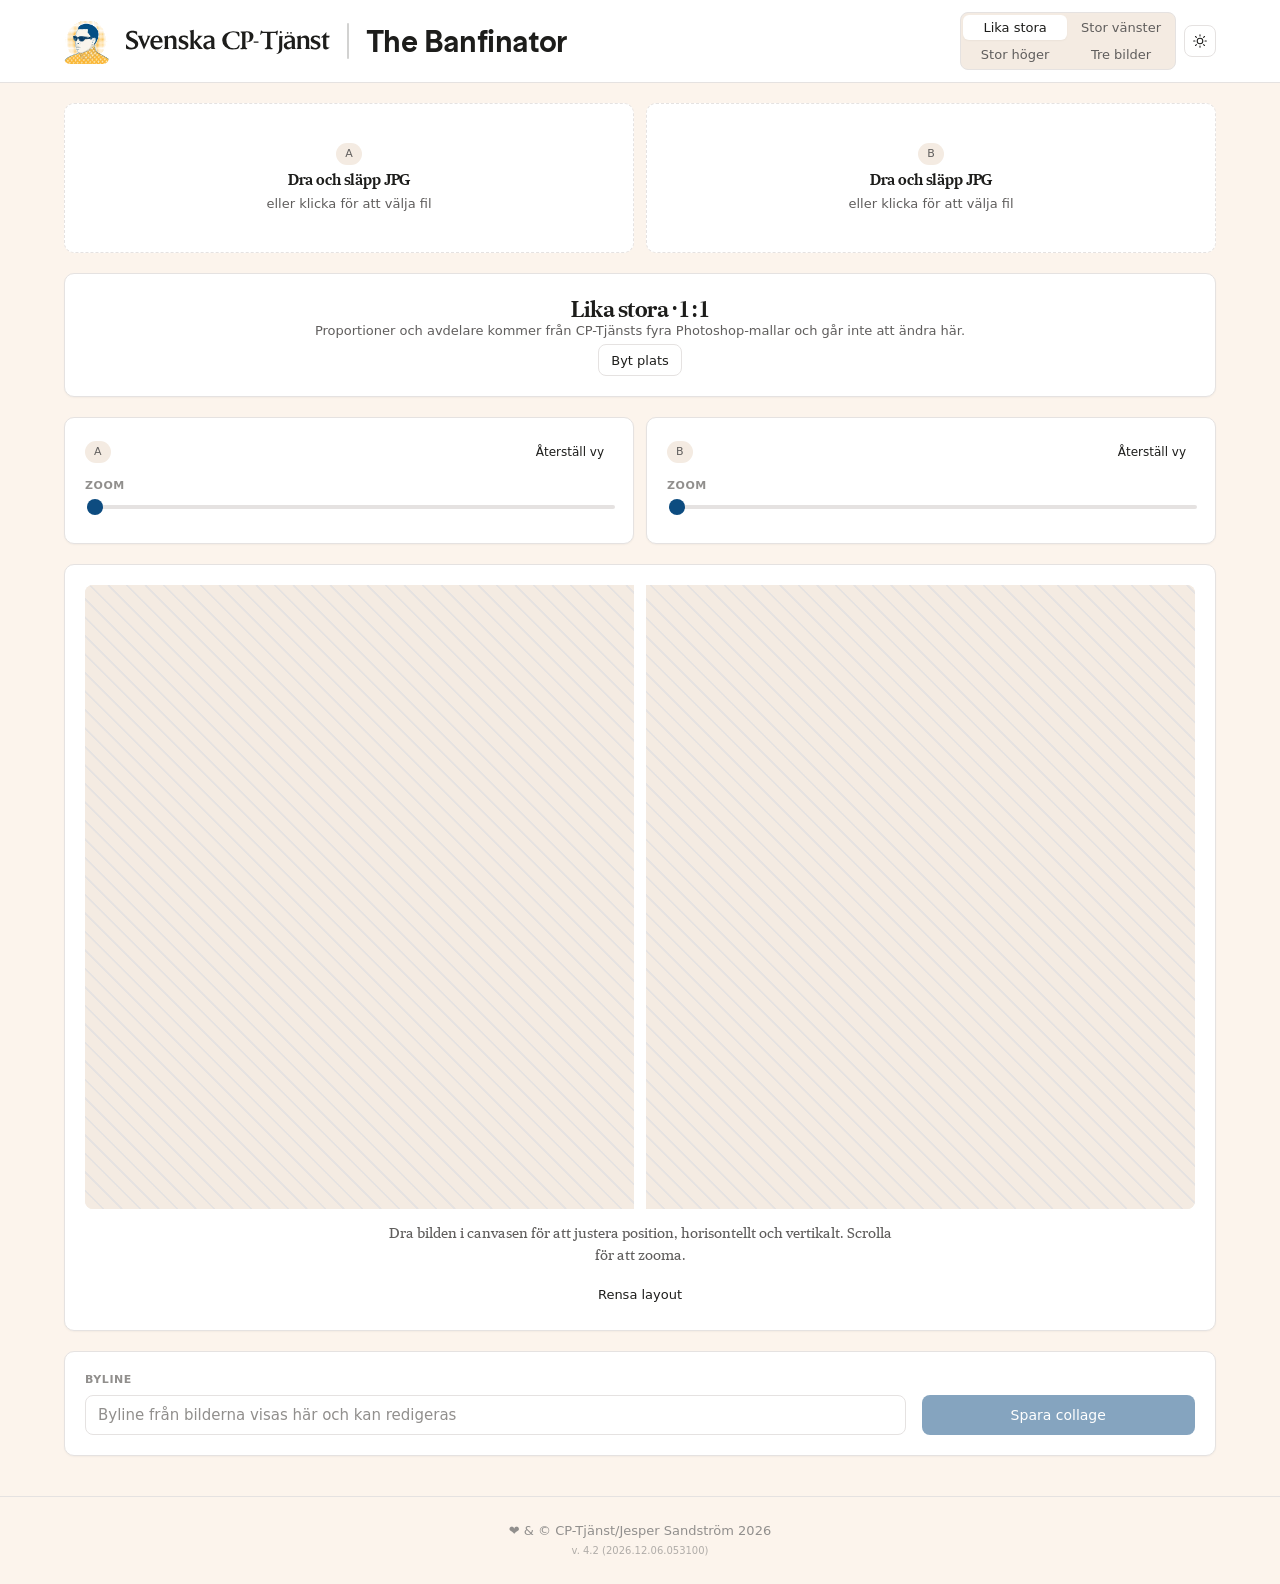
==== commit 58c0b003: "v4.2: the four Photoshop templates are the only layouts The splitmall PSDs in the repo root are now " ====
--- a/index.htm
+++ b/index.htm
@@ -26,7 +26,7 @@
     <!-- Open Graph -->
     <meta property="og:title" content="Svenska CP-Tjänst | The Banfinator">
     <meta property="og:description" content="Snabba collage i 16:9 med rätt byline.">
-    <meta property="og:image" content="https://thebanfinator.cptjanst.se/brand/og.png?v=4.1">
+    <meta property="og:image" content="https://thebanfinator.cptjanst.se/brand/og.png?v=d4bd5d33">
     <meta property="og:image:alt" content="Svenska CP-Tjänst | The Banfinator – collageverktyg">
     <meta property="og:url" content="https://thebanfinator.cptjanst.se/">
     <meta property="og:type" content="website">
@@ -35,7 +35,7 @@
     <meta name="twitter:card" content="summary_large_image">
     <meta name="twitter:title" content="Svenska CP-Tjänst | The Banfinator">
     <meta name="twitter:description" content="Snabba collage i 16:9 med rätt byline.">
-    <meta name="twitter:image" content="https://thebanfinator.cptjanst.se/brand/og.png?v=4.1">
+    <meta name="twitter:image" content="https://thebanfinator.cptjanst.se/brand/og.png?v=d4bd5d33">
     <link rel="icon" type="image/png" href="brand/favicon-32.png?v=7107d5e8">
     <link rel="apple-touch-icon" href="brand/apple-touch-icon.png?v=db1d21ab">
 
@@ -44,7 +44,7 @@
     <link rel="preload" as="font" type="font/woff2" href="fonts/SvDEsterBlenda-Bold_2775ffc4.woff2" crossorigin>
 
     <link rel="stylesheet" href="styles/brand.css?v=2f060107">
-    <link rel="stylesheet" href="styles/app.css?v=e88ff8bb">
+    <link rel="stylesheet" href="styles/app.css?v=3d92b8ce">
 </head>
 <body>
 
@@ -62,11 +62,11 @@
             </div>
 
             <div class="header-actions">
-                <div class="segmented" role="group" aria-label="Välj layout">
-                    <button type="button" class="segmented__option is-active" data-layout-mode="two" aria-pressed="true">2 bilder</button>
-                    <button type="button" class="segmented__option is-muted" data-layout-mode="three" aria-pressed="false">3 bilder</button>
-                    <button type="button" class="segmented__option is-muted" data-layout-mode="four" aria-pressed="false">4 bilder</button>
-                    <button type="button" class="segmented__option is-muted" data-layout-mode="quad" aria-pressed="false">2×2 bilder</button>
+                <div class="segmented" role="group" aria-label="Välj mall">
+                    <button type="button" class="segmented__option is-active" data-layout-mode="lika" aria-pressed="true">Lika stora</button>
+                    <button type="button" class="segmented__option is-muted" data-layout-mode="vanster" aria-pressed="false">Stor vänster</button>
+                    <button type="button" class="segmented__option is-muted" data-layout-mode="hoger" aria-pressed="false">Stor höger</button>
+                    <button type="button" class="segmented__option is-muted" data-layout-mode="tre" aria-pressed="false">Tre bilder</button>
                 </div>
                 <button type="button" id="themeToggle" class="btn btn--outline btn--icon btn--sm" aria-label="Byt färgtema">
                     <svg viewBox="0 0 24 24" fill="none" stroke="currentColor" stroke-width="1.6" stroke-linecap="round" aria-hidden="true">
@@ -104,61 +104,24 @@
                     <span class="drop-zone__loaded badge badge--good">Bild laddad</span>
                     <input type="file" id="rightFileInput" accept="image/jpeg,image/jpg" hidden>
                 </div>
-                <div class="drop-zone" data-side="fourth">
-                    <span class="badge" data-label-target="fourth">D</span>
-                    <span class="drop-zone__title">Dra och släpp JPG</span>
-                    <span class="drop-zone__hint">eller klicka för att välja fil</span>
-                    <span class="drop-zone__loaded badge badge--good">Bild laddad</span>
-                    <input type="file" id="fourthFileInput" accept="image/jpeg,image/jpg" hidden>
-                </div>
-            </div>
-        </section>
-
-        <!-- SPLIT CONTROLS -->
-        <section class="card section" aria-label="Fördelning">
+            </div>
+        </section>
+
+        <!-- TEMPLATE -->
+        <section class="card section" aria-label="Mall">
             <div class="card__body">
-                <div id="splitReadout" class="split-readout" aria-live="polite">50% | 50%</div>
-
-                <div class="control-row" data-layout-show="two">
-                    <label class="label" for="splitSlider">Horisontell fördelning</label>
-                    <input type="range" id="splitSlider" class="range" min="0" max="100" value="50" aria-label="Justera horisontell fördelning mellan vänster och höger bild">
+                <div id="splitReadout" class="split-readout" aria-live="polite">Lika stora · 1 : 1</div>
+                <p class="description template-note">
+                    Proportioner och avdelare kommer från CP-Tjänsts fyra Photoshop-mallar och går inte att ändra här.
+                </p>
+
+                <div class="control-row" data-layout-show="lika vanster hoger">
                     <div class="center-actions">
                         <button type="button" id="swapButton" class="btn btn--outline btn--sm">Byt plats</button>
                     </div>
                 </div>
 
-                <!-- Divider positions. data-cut is "mode:axis:index" — which
-                     layout the slider belongs to, which axis it cuts, and its
-                     place along that axis. -->
-                <div class="control-row" data-layout-show="three">
-                    <label class="label">Balans tre bilder</label>
-                    <div class="control-grid">
-                        <input type="range" class="range" data-cut="three:v:0" min="10" max="80" value="33" aria-label="Justera första avdelaren">
-                        <input type="range" class="range" data-cut="three:v:1" min="20" max="90" value="67" aria-label="Justera andra avdelaren">
-                    </div>
-                    <p class="description">A och C styrs av reglagen. B fyller utrymmet mellan dem.</p>
-                </div>
-
-                <div class="control-row" data-layout-show="four">
-                    <label class="label">Balans fyra bilder</label>
-                    <div class="control-grid">
-                        <input type="range" class="range" data-cut="four:v:0" min="5" max="70" value="25" aria-label="Justera första avdelaren">
-                        <input type="range" class="range" data-cut="four:v:1" min="15" max="85" value="50" aria-label="Justera andra avdelaren">
-                        <input type="range" class="range" data-cut="four:v:2" min="30" max="95" value="75" aria-label="Justera tredje avdelaren">
-                    </div>
-                    <p class="description">Reglagen sätter de tre avdelarna. Bilderna fyller utrymmet mellan dem.</p>
-                </div>
-
-                <div class="control-row" data-layout-show="quad">
-                    <label class="label">Balans 2×2</label>
-                    <div class="control-grid">
-                        <input type="range" class="range" data-cut="quad:v:0" min="15" max="85" value="50" aria-label="Justera lodrät avdelare">
-                        <input type="range" class="range" data-cut="quad:h:0" min="15" max="85" value="50" aria-label="Justera vågrät avdelare">
-                    </div>
-                    <p class="description">Första reglaget flyttar den lodräta avdelaren, andra den vågräta. A och B ligger överst, C och D under.</p>
-                </div>
-
-                <div class="control-row" data-layout-show="three four quad">
+                <div class="control-row" data-layout-show="tre">
                     <label class="label" id="orderLabel">Ordning</label>
                     <p class="description">Dra en bild dit du vill ha den, eller markera den och använd piltangenterna.</p>
                     <ol class="order-strip" aria-labelledby="orderLabel">
@@ -183,13 +146,6 @@
                                 <span class="order-chip__letter" data-label-target="right">C</span>
                             </button>
                         </li>
-                        <li class="order-chip" data-side="fourth" draggable="true">
-                            <button type="button" class="order-chip__grip" data-order-grip="fourth"
-                                    aria-label="Bild D. Flytta med vänster- och högerpil.">
-                                <canvas class="order-chip__thumb" data-thumb="fourth" width="112" height="63" aria-hidden="true"></canvas>
-                                <span class="order-chip__letter" data-label-target="fourth">D</span>
-                            </button>
-                        </li>
                     </ol>
                 </div>
             </div>
@@ -228,16 +184,6 @@
                         <input type="range" id="rightZoom" class="range" min="1" max="3" step="0.01" value="1" aria-label="Zooma höger bild">
                     </div>
                 </div>
-                <div class="card" data-side="fourth">
-                    <div class="card__body">
-                        <div class="tune-card__head">
-                            <span class="badge" data-label-target="fourth">D</span>
-                            <button type="button" class="btn btn--ghost btn--xs" data-reset="fourth">Återställ vy</button>
-                        </div>
-                        <label class="label" for="fourthZoom">Zoom</label>
-                        <input type="range" id="fourthZoom" class="range" min="1" max="3" step="0.01" value="1" aria-label="Zooma fjärde bilden">
-                    </div>
-                </div>
             </div>
         </section>
 
@@ -277,7 +223,7 @@
 
     <footer class="site-footer">
         <p>❤️ &amp; © CP-Tjänst/Jesper Sandström 2026</p>
-        <p class="footer-meta"><span class="version-stamp" id="versionStamp">v. 4.1</span></p>
+        <p class="footer-meta"><span class="version-stamp" id="versionStamp">v. 4.2</span></p>
     </footer>
 
     <script>
@@ -291,7 +237,7 @@
             var pad = function (n) { return String(n).padStart(2, '0'); };
             var stamp = d.getFullYear() + '.' + pad(d.getMonth() + 1) + '.' + pad(d.getDate())
                 + '.' + pad(d.getHours()) + pad(d.getMinutes()) + pad(d.getSeconds());
-            el.textContent = 'v. 4.1 (' + stamp + ')';
+            el.textContent = 'v. 4.2 (' + stamp + ')';
         })();
     </script>
 
@@ -329,6 +275,6 @@
             sync();
         })();
     </script>
-    <script src="script.js?v=41ac5b2a"></script>
+    <script src="script.js?v=251126a3"></script>
 </body>
 </html>
--- a/styles/app.css
+++ b/styles/app.css
@@ -6,14 +6,15 @@
    The class names here are a contract with script.js. Do not rename without
    changing it: .drop-zone, .dragover, .canvas-frame, .label-overlay,
    .is-visible, .label-badge, .order-chip, .is-dragging, .is-drop-target,
-   .is-empty, .is-active, .is-muted, and body.layout-{two,three,four,quad}.
+   .is-empty, .is-active, .is-muted, and
+   body.layout-{lika,vanster,hoger,tre}.
    ========================================================================== */
 
 /* ── Layout mode visibility ───────────────────────────────────────────────────
-   With four layouts, per-mode classes stopped scaling. script.js now sets the
-   `hidden` attribute instead, which leaves a *shown* element with no display
-   declaration from the layout system at all — a `display: block` override would
-   silently un-centre .drop-zone, which is a flex column.
+   Per-mode display rules stopped scaling once there were four modes. script.js
+   sets the `hidden` attribute instead, which leaves a *shown* element with no
+   display declaration from the layout system at all — a `display: block`
+   override would silently un-centre .drop-zone, which is a flex column.
    ------------------------------------------------------------------------- */
 
 [hidden] { display: none !important; }
@@ -48,10 +49,9 @@
   }
 }
 
-/* Segmented control for 2 / 3 images. A single bordered track with the active
-   segment filled — flat, per §4.3, no shadow doing the hierarchy. */
-/* Always a 2x2 grid, at every width. Equal columns so the four labels line up
-   into a block rather than a ragged row. */
+/* Template picker. A single bordered track with the active segment filled —
+   flat, per §4.3, no shadow doing the hierarchy. Always a 2x2 grid, at every
+   width, so the four labels line up into a block rather than a ragged row. */
 .segmented {
   display: grid;
   grid-template-columns: repeat(2, 1fr);
@@ -98,10 +98,8 @@
 }
 
 @media (min-width: 768px) {
-  .zone-grid,
-  body.layout-quad .zone-grid { grid-template-columns: repeat(2, 1fr); }
-  body.layout-three .zone-grid { grid-template-columns: repeat(3, 1fr); }
-  body.layout-four .zone-grid { grid-template-columns: repeat(4, 1fr); }
+  .zone-grid { grid-template-columns: repeat(2, 1fr); }
+  body.layout-tre .zone-grid { grid-template-columns: repeat(3, 1fr); }
 }
 
 .drop-zone {
@@ -151,10 +149,12 @@
 
 /* ── Split readout ────────────────────────────────────────────────────────── */
 
+/* Names the chosen template and its proportion. It reports what the template
+   is, it does not set it — there is nothing to set. */
 .split-readout {
   font-family: var(--font-head);
   font-variant-numeric: tabular-nums;
-  font-size: 26px;
+  font-size: 22px;
   font-weight: 600;
   line-height: 1;
   letter-spacing: -0.02em;
@@ -171,20 +171,17 @@
   gap: 6px;
 }
 
-.control-row + .control-row {
+/* :not([hidden]) on both sides — otherwise a hidden first row still gives the
+   visible second one a rule and a top margin with nothing above it. */
+.control-row:not([hidden]) + .control-row:not([hidden]) {
   margin-top: 16px;
   border-top: 1px solid var(--color-border-secondary);
   padding-top: 14px; /* §4.2 divider above a field group */
 }
 
-.control-grid {
-  display: grid;
-  grid-template-columns: 1fr;
-  gap: 12px;
-}
-
-@media (min-width: 768px) {
-  .control-grid { grid-template-columns: repeat(auto-fit, minmax(180px, 1fr)); }
+.template-note {
+  text-align: center;
+  margin: 0 0 4px;
 }
 
 .center-actions {
@@ -280,10 +277,8 @@
 }
 
 @media (min-width: 768px) {
-  .tune-grid,
-  body.layout-quad .tune-grid { grid-template-columns: repeat(2, 1fr); }
-  body.layout-three .tune-grid { grid-template-columns: repeat(3, 1fr); }
-  body.layout-four .tune-grid { grid-template-columns: repeat(4, 1fr); }
+  .tune-grid { grid-template-columns: repeat(2, 1fr); }
+  body.layout-tre .tune-grid { grid-template-columns: repeat(3, 1fr); }
 }
 
 .tune-card__head {
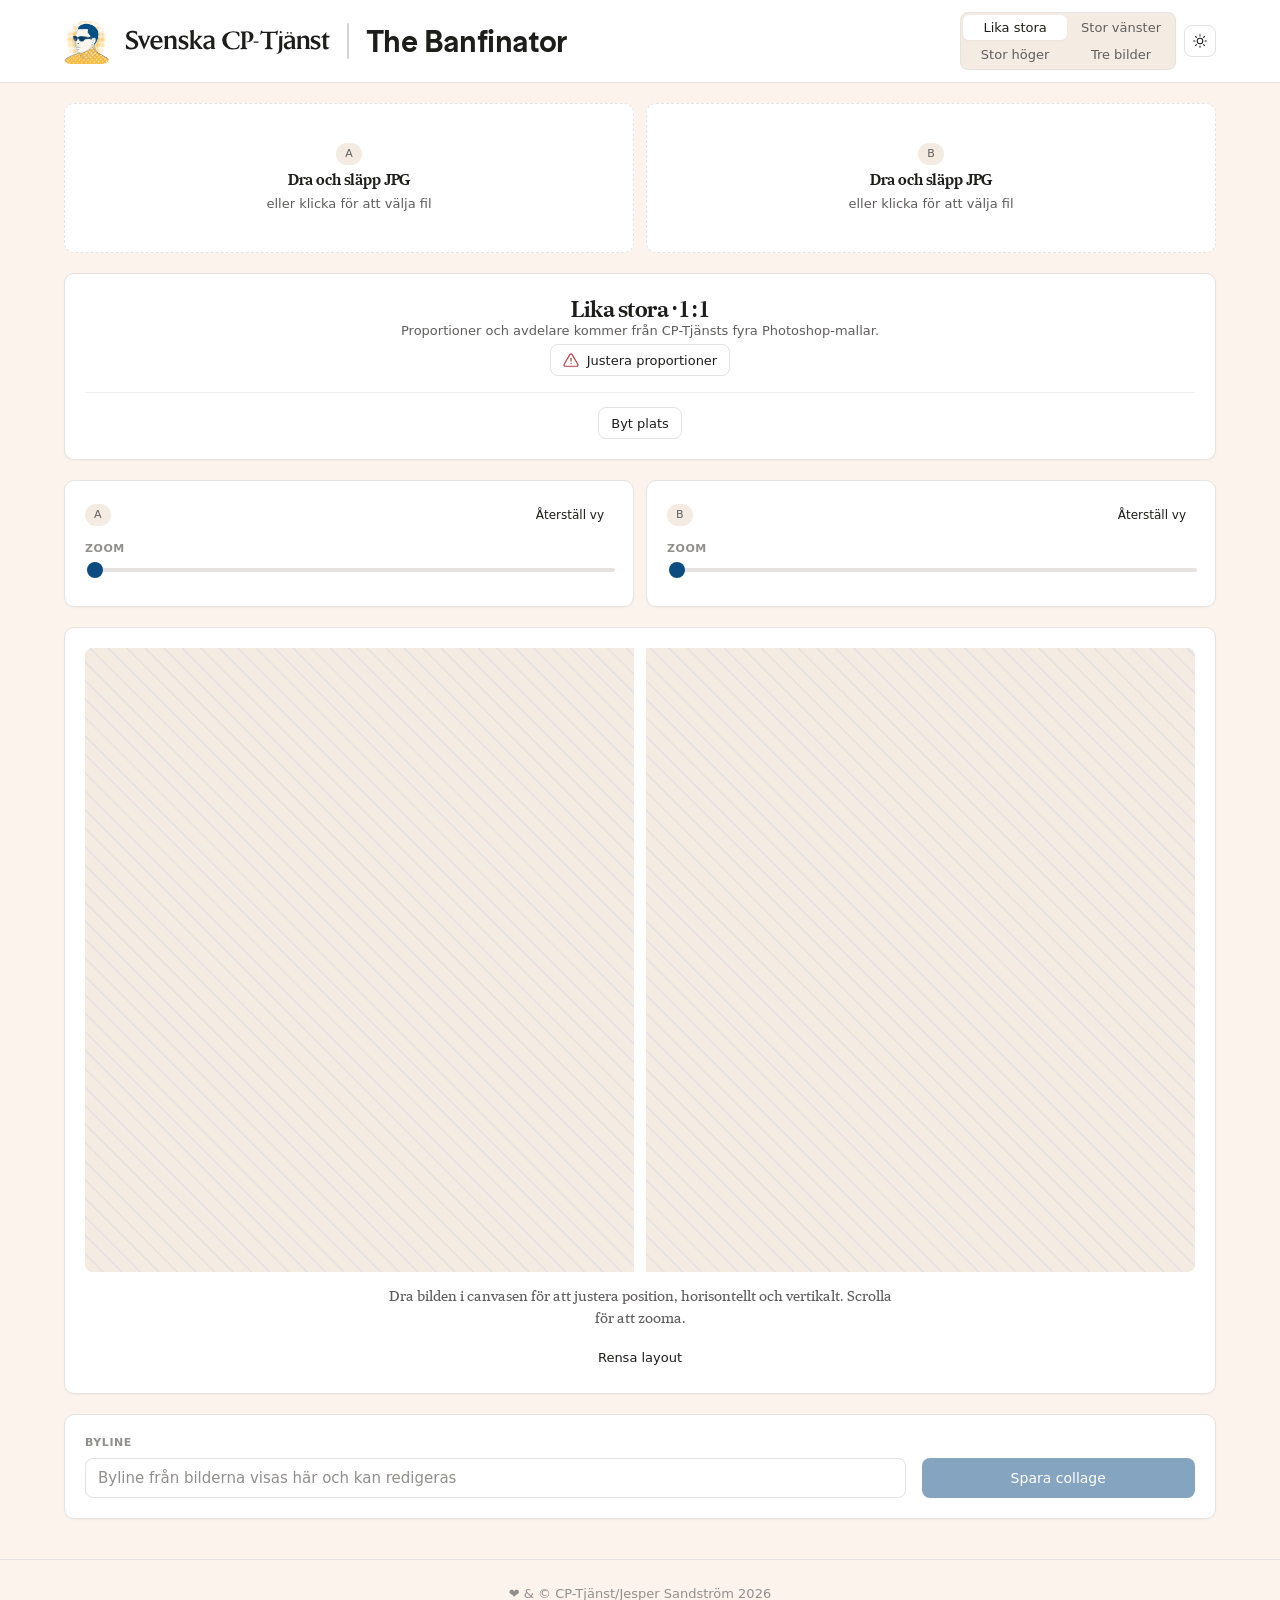
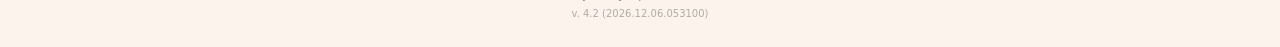
==== commit 4cd0413b: "Free proportions, opt-in, behind a red warning The four templates stay the default and the page open" ====
--- a/index.htm
+++ b/index.htm
@@ -44,7 +44,7 @@
     <link rel="preload" as="font" type="font/woff2" href="fonts/SvDEsterBlenda-Bold_2775ffc4.woff2" crossorigin>
 
     <link rel="stylesheet" href="styles/brand.css?v=2f060107">
-    <link rel="stylesheet" href="styles/app.css?v=3d92b8ce">
+    <link rel="stylesheet" href="styles/app.css?v=c7cda00e">
 </head>
 <body>
 
@@ -112,8 +112,43 @@
             <div class="card__body">
                 <div id="splitReadout" class="split-readout" aria-live="polite">Lika stora · 1 : 1</div>
                 <p class="description template-note">
-                    Proportioner och avdelare kommer från CP-Tjänsts fyra Photoshop-mallar och går inte att ändra här.
+                    Proportioner och avdelare kommer från CP-Tjänsts fyra Photoshop-mallar.
                 </p>
+
+                <!-- Free proportions are opt-in and stay opt-in: the button is a
+                     toggle, the warning appears with the sliders, and locking
+                     again snaps every divider back to the template. -->
+                <div class="control-row cut-lock">
+                    <div class="center-actions">
+                        <button type="button" id="unlockCuts" class="btn btn--outline btn--sm" aria-pressed="false"
+                                aria-controls="cutWarning cutControls">
+                            <svg class="warn-triangle" viewBox="0 0 24 24" fill="none" stroke="currentColor" stroke-width="1.8" stroke-linecap="round" stroke-linejoin="round" aria-hidden="true"><path d="M10.3 3.9 1.8 18.4a2 2 0 0 0 1.7 3h17a2 2 0 0 0 1.7-3L13.7 3.9a2 2 0 0 0-3.4 0Z"/><path d="M12 9.4v4.2"/><path d="M12 17.2h.01"/></svg>
+                            <span id="unlockCutsLabel">Justera proportioner</span>
+                        </button>
+                    </div>
+
+                    <p class="warning-note" id="cutWarning" role="note" hidden>
+                        <svg class="warn-triangle" viewBox="0 0 24 24" fill="none" stroke="currentColor" stroke-width="1.8" stroke-linecap="round" stroke-linejoin="round" aria-hidden="true"><path d="M10.3 3.9 1.8 18.4a2 2 0 0 0 1.7 3h17a2 2 0 0 0 1.7-3L13.7 3.9a2 2 0 0 0-3.4 0Z"/><path d="M12 9.4v4.2"/><path d="M12 17.2h.01"/></svg>
+                        <span>Justera proportioner på egen risk. SvD föreskriver fasta splitmallar, men det kan ju
+                        vara användbart att fuska ibland, t.ex. bokomslag bredvid porträtt.</span>
+                    </p>
+
+                    <div class="cut-controls" id="cutControls" hidden>
+                        <div class="cut-slider" data-cut="0">
+                            <label class="label" for="cutSlider0">Avdelare 1</label>
+                            <input type="range" id="cutSlider0" class="range" step="1" value="4054"
+                                   aria-label="Flytta första avdelaren">
+                        </div>
+                        <div class="cut-slider" data-cut="1">
+                            <label class="label" for="cutSlider1">Avdelare 2</label>
+                            <input type="range" id="cutSlider1" class="range" step="1" value="5427"
+                                   aria-label="Flytta andra avdelaren">
+                        </div>
+                        <div class="center-actions">
+                            <button type="button" id="resetCutsBtn" class="btn btn--ghost btn--sm">Återställ mallens proportioner</button>
+                        </div>
+                    </div>
+                </div>
 
                 <div class="control-row" data-layout-show="lika vanster hoger">
                     <div class="center-actions">
@@ -275,6 +310,6 @@
             sync();
         })();
     </script>
-    <script src="script.js?v=251126a3"></script>
+    <script src="script.js?v=360d09fb"></script>
 </body>
 </html>
--- a/styles/app.css
+++ b/styles/app.css
@@ -182,6 +182,54 @@
 .template-note {
   text-align: center;
   margin: 0 0 4px;
+}
+
+/* ── Free proportions ─────────────────────────────────────────────────────────
+   Off by default, and it has to look like an exception when it is on. The
+   triangle carries --color-critical in both places it appears; the note is a
+   tinted panel rather than bare text so it cannot be skimmed past.
+   ------------------------------------------------------------------------- */
+
+.warn-triangle {
+  width: 16px;
+  height: 16px;
+  flex: none;
+  color: var(--color-critical);
+}
+
+#unlockCuts.is-active {
+  border-color: var(--color-critical);
+  color: var(--color-critical);
+}
+
+.warning-note {
+  display: flex;
+  align-items: flex-start;
+  gap: 8px;
+  margin: 12px 0 0;
+  padding: 10px 12px;
+  border-radius: var(--radius-md);
+  background: color-mix(in srgb, var(--color-critical) 10%, transparent);
+  color: var(--color-text-primary);
+  font-family: var(--font-ui);
+  font-size: 13px;
+  line-height: 1.45;
+}
+
+/* The triangle sits on the first line of the text, not on the box. */
+.warning-note .warn-triangle { margin-top: 1px; }
+
+.cut-controls {
+  display: flex;
+  flex-direction: column;
+  gap: 12px;
+  margin-top: 14px;
+}
+
+.cut-slider {
+  display: flex;
+  flex-direction: column;
+  gap: 6px;
 }
 
 .center-actions {
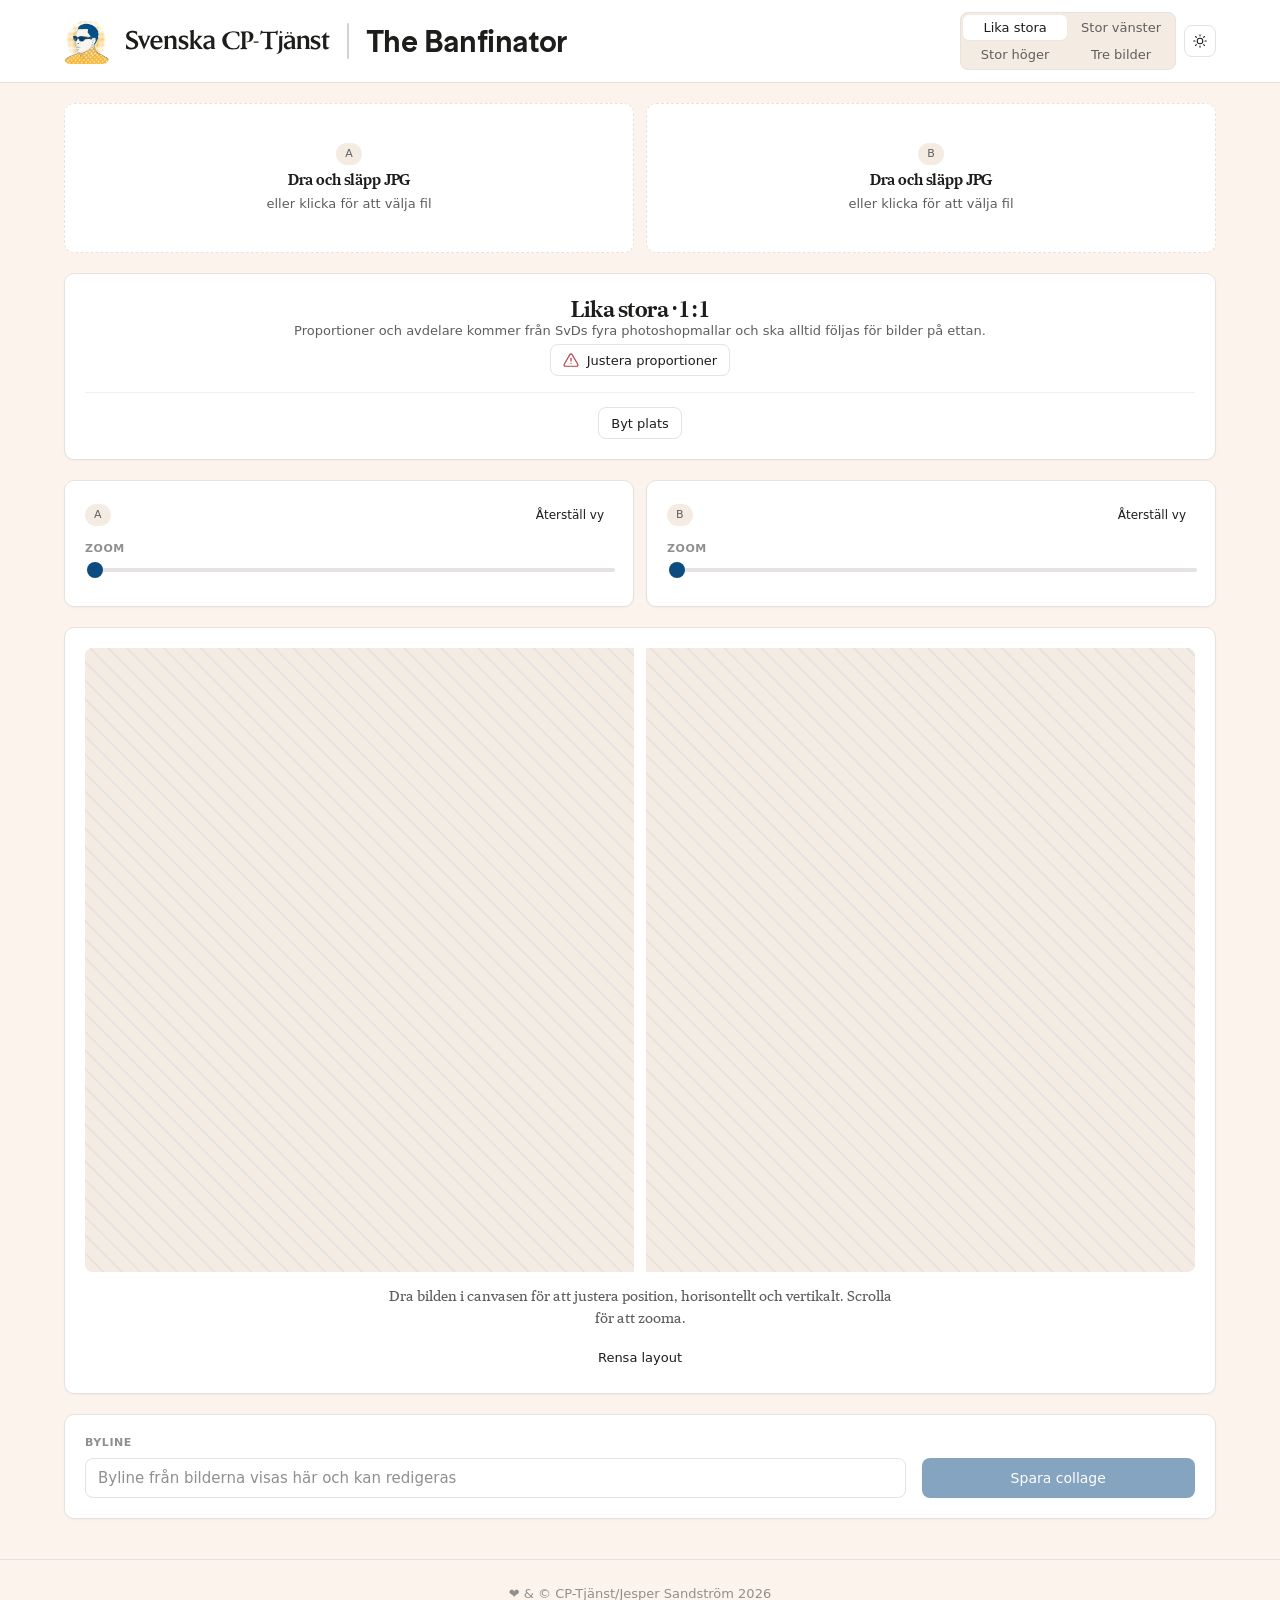
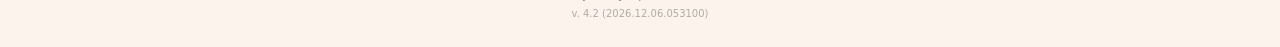
==== commit adaf407f: "Say where the templates come from and when they bind Co-Authored-By: Claude Opus 5 (1M context) <nor" ====
--- a/index.htm
+++ b/index.htm
@@ -112,7 +112,7 @@
             <div class="card__body">
                 <div id="splitReadout" class="split-readout" aria-live="polite">Lika stora · 1 : 1</div>
                 <p class="description template-note">
-                    Proportioner och avdelare kommer från CP-Tjänsts fyra Photoshop-mallar.
+                    Proportioner och avdelare kommer från SvDs fyra photoshopmallar och ska alltid följas för bilder på ettan.
                 </p>
 
                 <!-- Free proportions are opt-in and stay opt-in: the button is a
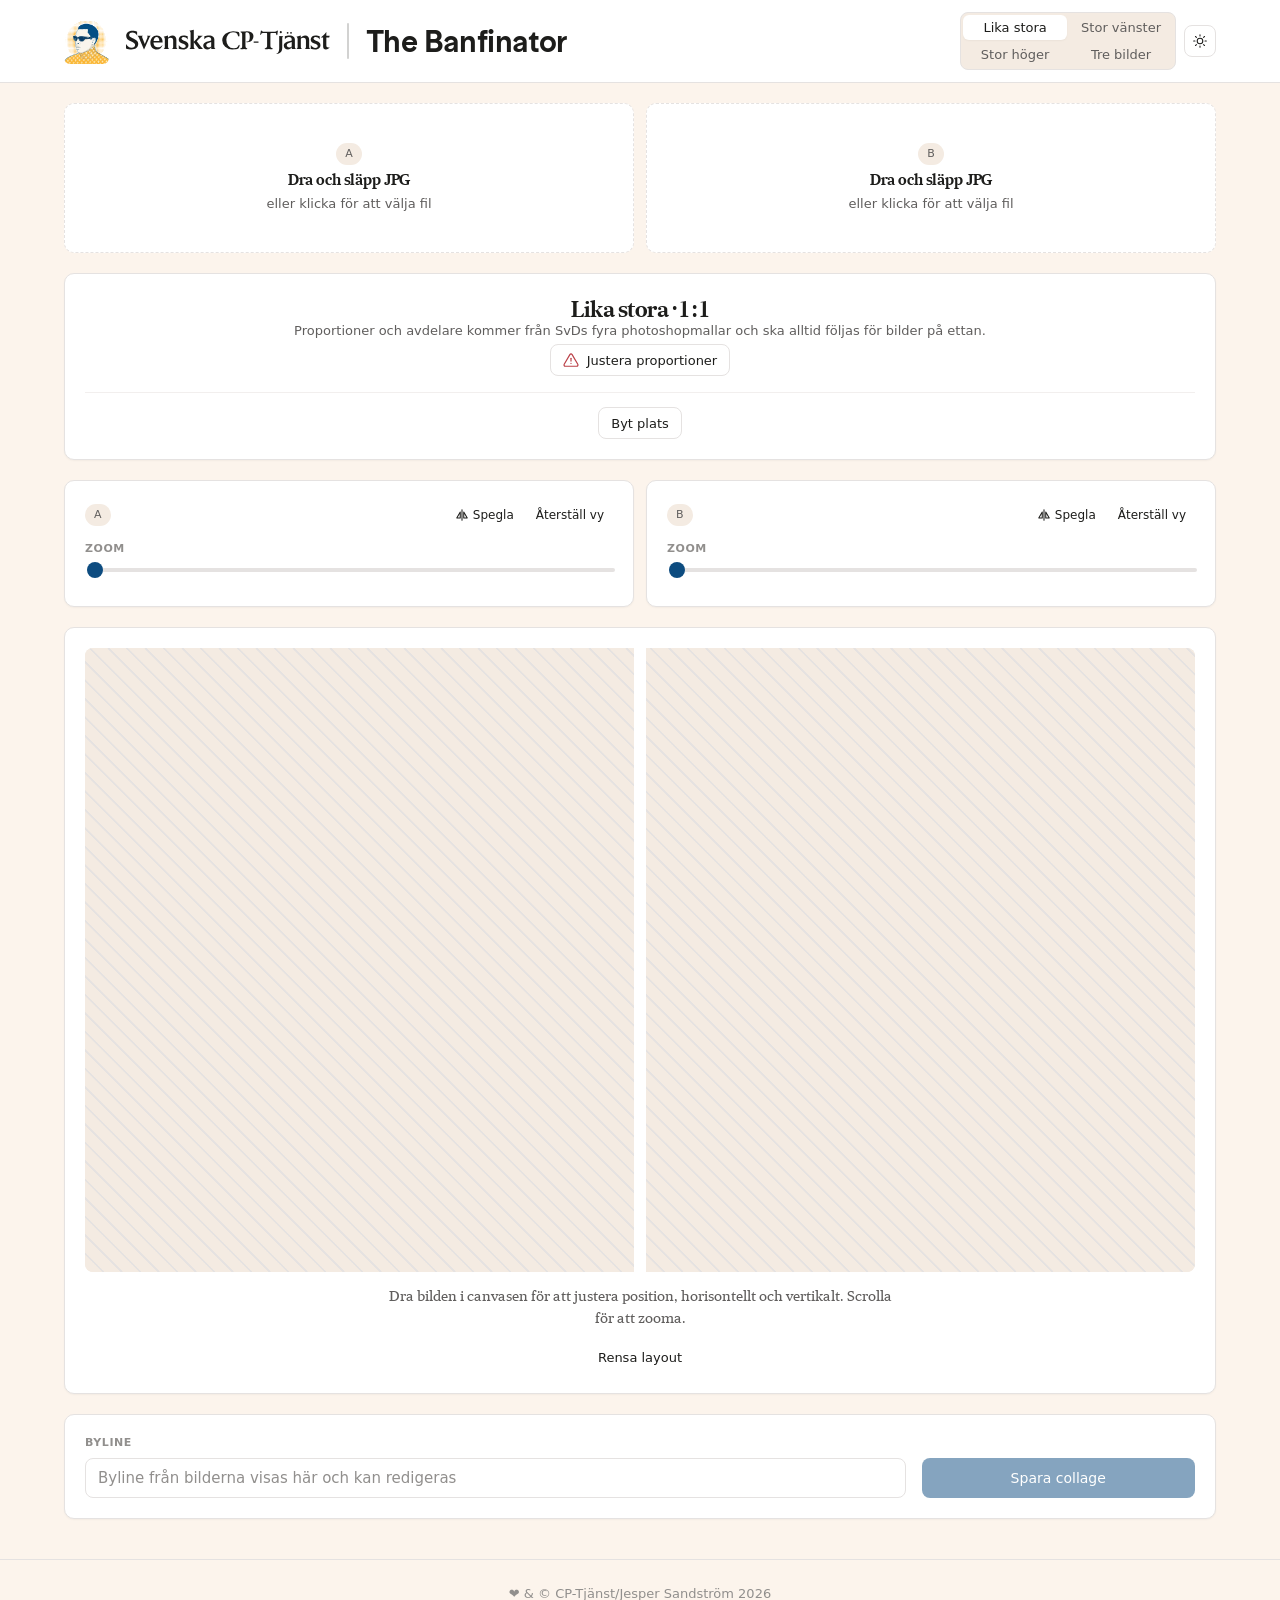
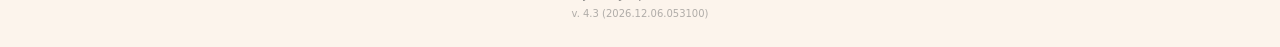
==== commit 5963de29: "v4.3: mirror each image horizontally A "Spegla" toggle on every tune card flips that slot's image. T" ====
--- a/index.htm
+++ b/index.htm
@@ -44,7 +44,7 @@
     <link rel="preload" as="font" type="font/woff2" href="fonts/SvDEsterBlenda-Bold_2775ffc4.woff2" crossorigin>
 
     <link rel="stylesheet" href="styles/brand.css?v=2f060107">
-    <link rel="stylesheet" href="styles/app.css?v=c7cda00e">
+    <link rel="stylesheet" href="styles/app.css?v=2b7ec79b">
 </head>
 <body>
 
@@ -193,7 +193,10 @@
                     <div class="card__body">
                         <div class="tune-card__head">
                             <span class="badge" data-label-target="left">A</span>
-                            <button type="button" class="btn btn--ghost btn--xs" data-reset="left">Återställ vy</button>
+                            <div class="tune-card__actions">
+                                <button type="button" class="btn btn--ghost btn--xs flip-btn" data-flip="left" aria-pressed="false" title="Spegelvänd horisontellt" aria-label="Spegelvänd vänster bild horisontellt"><svg viewBox="0 0 24 24" fill="none" stroke="currentColor" stroke-width="1.8" stroke-linecap="round" stroke-linejoin="round" aria-hidden="true"><path d="M12 3v18"/><path d="M9 7 3 17h6Z"/><path d="M15 7l6 10h-6Z"/></svg><span>Spegla</span></button>
+                                <button type="button" class="btn btn--ghost btn--xs" data-reset="left">Återställ vy</button>
+                            </div>
                         </div>
                         <label class="label" for="leftZoom">Zoom</label>
                         <input type="range" id="leftZoom" class="range" min="1" max="3" step="0.01" value="1" aria-label="Zooma vänster bild">
@@ -203,7 +206,10 @@
                     <div class="card__body">
                         <div class="tune-card__head">
                             <span class="badge" data-label-target="center">B</span>
-                            <button type="button" class="btn btn--ghost btn--xs" data-reset="center">Återställ vy</button>
+                            <div class="tune-card__actions">
+                                <button type="button" class="btn btn--ghost btn--xs flip-btn" data-flip="center" aria-pressed="false" title="Spegelvänd horisontellt" aria-label="Spegelvänd mittenbild horisontellt"><svg viewBox="0 0 24 24" fill="none" stroke="currentColor" stroke-width="1.8" stroke-linecap="round" stroke-linejoin="round" aria-hidden="true"><path d="M12 3v18"/><path d="M9 7 3 17h6Z"/><path d="M15 7l6 10h-6Z"/></svg><span>Spegla</span></button>
+                                <button type="button" class="btn btn--ghost btn--xs" data-reset="center">Återställ vy</button>
+                            </div>
                         </div>
                         <label class="label" for="centerZoom">Zoom</label>
                         <input type="range" id="centerZoom" class="range" min="1" max="3" step="0.01" value="1" aria-label="Zooma mittenbild">
@@ -213,7 +219,10 @@
                     <div class="card__body">
                         <div class="tune-card__head">
                             <span class="badge" data-label-target="right">C</span>
-                            <button type="button" class="btn btn--ghost btn--xs" data-reset="right">Återställ vy</button>
+                            <div class="tune-card__actions">
+                                <button type="button" class="btn btn--ghost btn--xs flip-btn" data-flip="right" aria-pressed="false" title="Spegelvänd horisontellt" aria-label="Spegelvänd höger bild horisontellt"><svg viewBox="0 0 24 24" fill="none" stroke="currentColor" stroke-width="1.8" stroke-linecap="round" stroke-linejoin="round" aria-hidden="true"><path d="M12 3v18"/><path d="M9 7 3 17h6Z"/><path d="M15 7l6 10h-6Z"/></svg><span>Spegla</span></button>
+                                <button type="button" class="btn btn--ghost btn--xs" data-reset="right">Återställ vy</button>
+                            </div>
                         </div>
                         <label class="label" for="rightZoom">Zoom</label>
                         <input type="range" id="rightZoom" class="range" min="1" max="3" step="0.01" value="1" aria-label="Zooma höger bild">
@@ -258,7 +267,7 @@
 
     <footer class="site-footer">
         <p>❤️ &amp; © CP-Tjänst/Jesper Sandström 2026</p>
-        <p class="footer-meta"><span class="version-stamp" id="versionStamp">v. 4.2</span></p>
+        <p class="footer-meta"><span class="version-stamp" id="versionStamp">v. 4.3</span></p>
     </footer>
 
     <script>
@@ -272,7 +281,7 @@
             var pad = function (n) { return String(n).padStart(2, '0'); };
             var stamp = d.getFullYear() + '.' + pad(d.getMonth() + 1) + '.' + pad(d.getDate())
                 + '.' + pad(d.getHours()) + pad(d.getMinutes()) + pad(d.getSeconds());
-            el.textContent = 'v. 4.2 (' + stamp + ')';
+            el.textContent = 'v. 4.3 (' + stamp + ')';
         })();
     </script>
 
@@ -310,6 +319,6 @@
             sync();
         })();
     </script>
-    <script src="script.js?v=360d09fb"></script>
+    <script src="script.js?v=b8d0e4e6"></script>
 </body>
 </html>
--- a/styles/app.css
+++ b/styles/app.css
@@ -467,3 +467,17 @@
 .footer-meta {
   margin: 6px 0 0;
 }
+
+/* Mirror toggle on each tune card. Pressed state reads as the active option. */
+.tune-card__actions {
+  display: flex;
+  align-items: center;
+  gap: 4px;
+}
+.flip-btn { gap: 4px; }
+.flip-btn svg { width: 14px; height: 14px; flex: none; }
+.flip-btn[aria-pressed="true"] {
+  background: var(--color-background-secondary, rgba(0, 0, 0, 0.06));
+  color: var(--color-text-primary, inherit);
+  box-shadow: inset 0 0 0 1px currentColor;
+}
